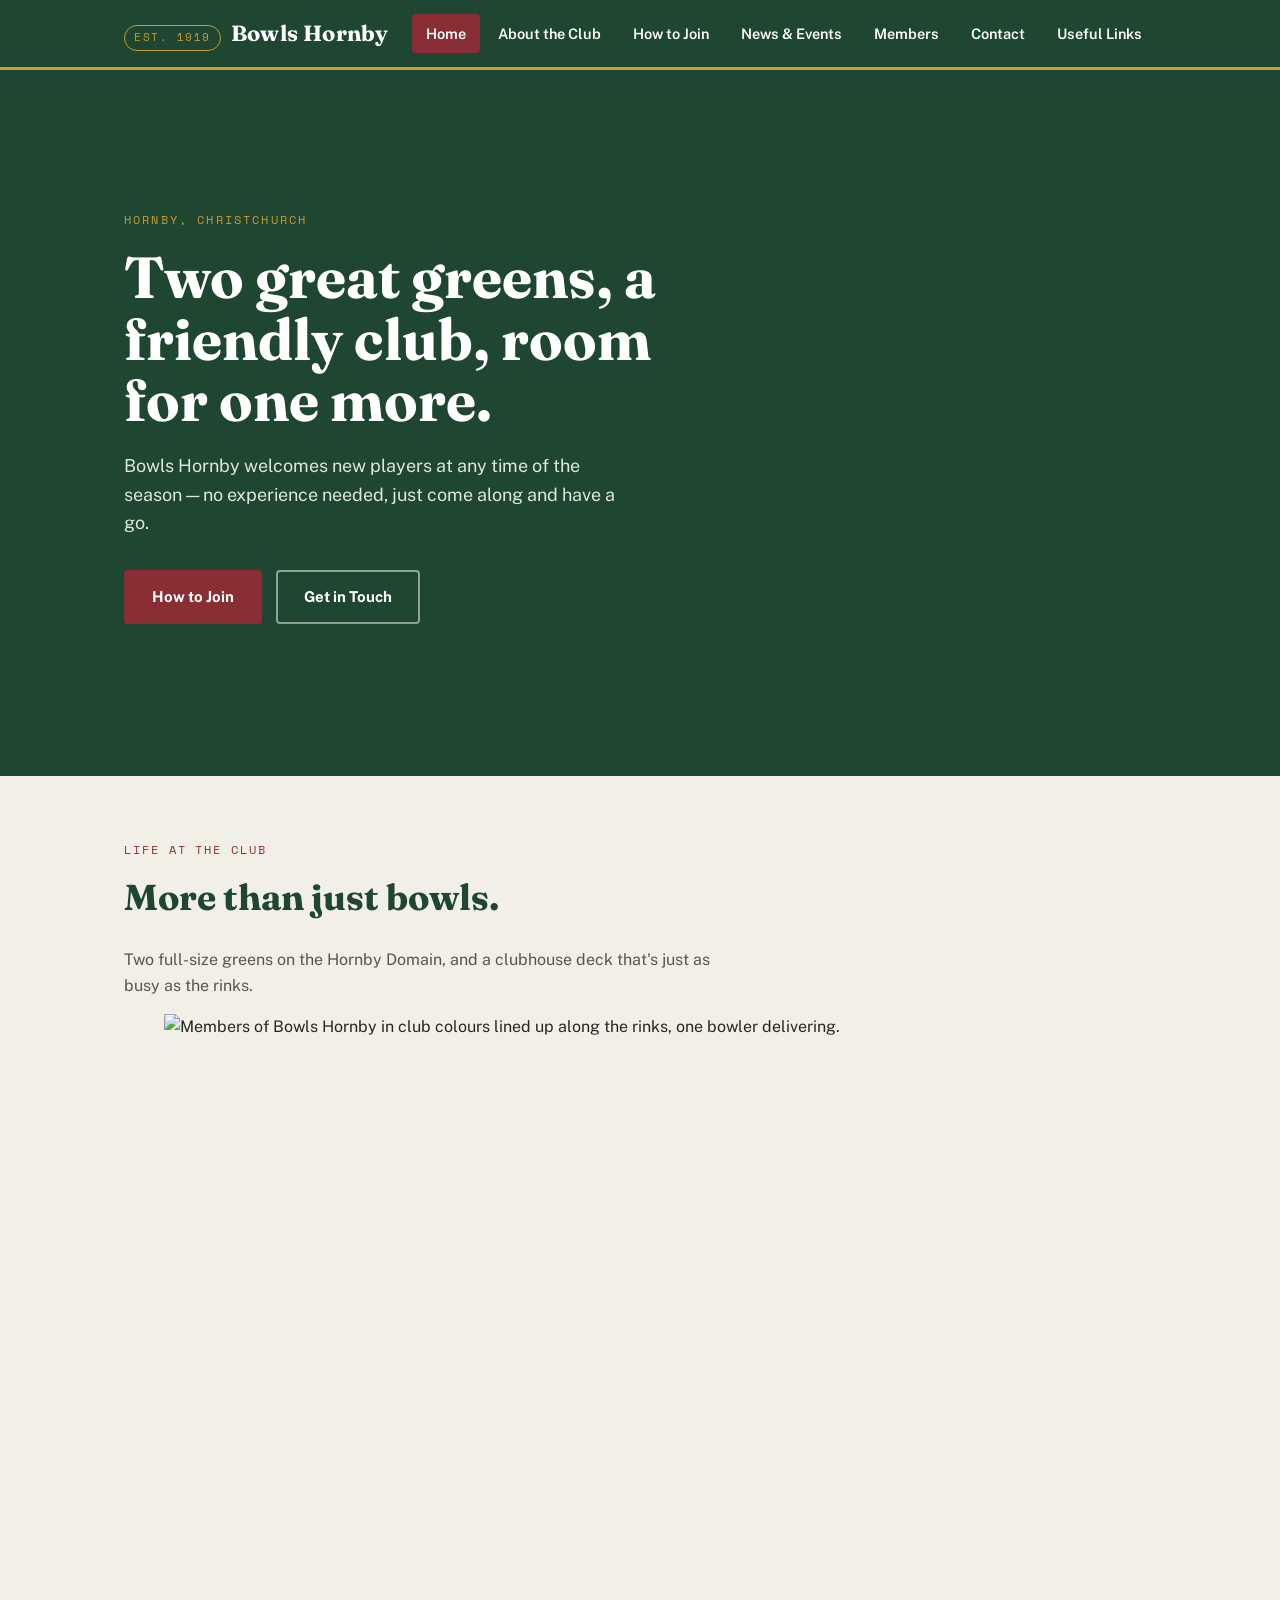
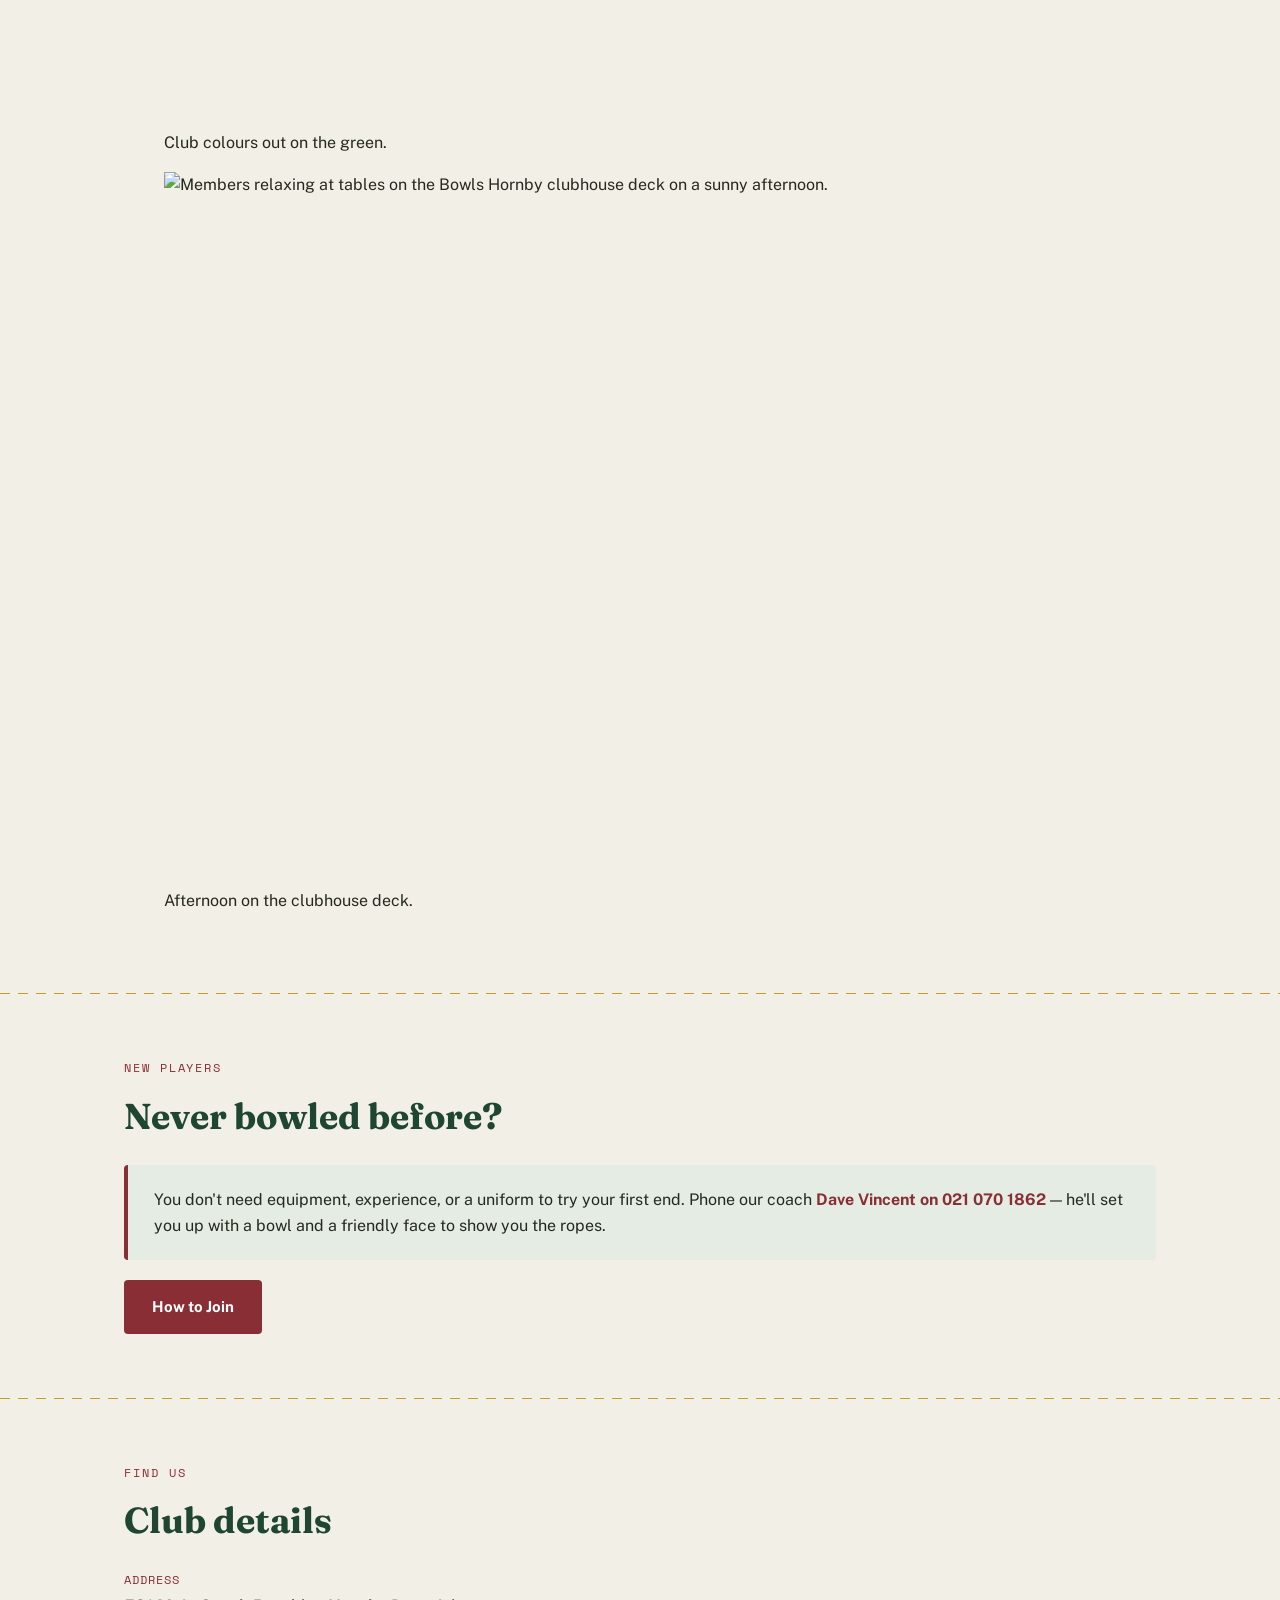
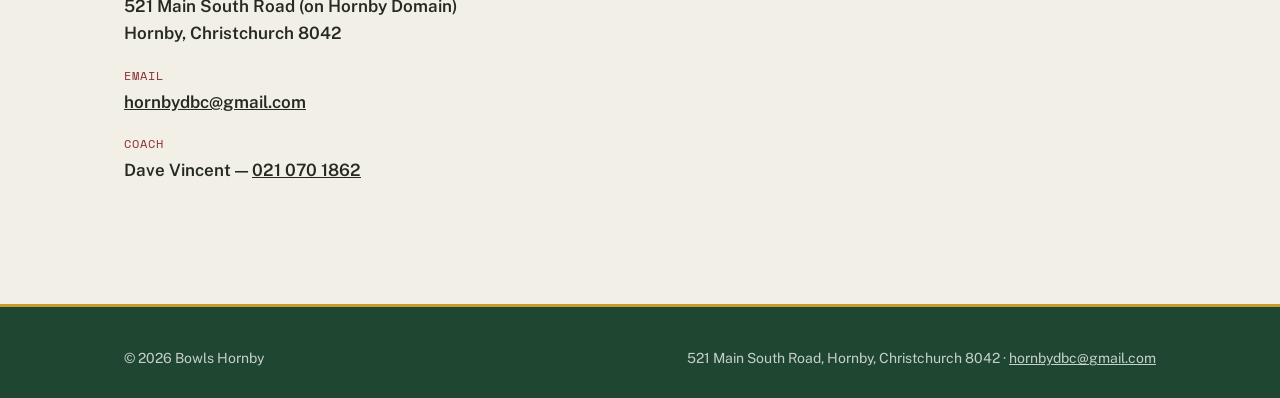
==== index.html @ 5a20cd37 "Add files via upload" ====
<!DOCTYPE html>
<html lang="en">
<head>
<meta charset="UTF-8">
<meta name="viewport" content="width=device-width, initial-scale=1.0">
<title>Bowls Hornby | Lawn Bowls Club, Christchurch</title>
<meta name="description" content="Bowls Hornby is a friendly lawn bowls club in Hornby, Christchurch. New players welcome any time of the season.">
<link rel="stylesheet" href="styles.css">
</head>
<body>

<header class="site-header">
  <div class="wrap">
    <a class="brand" href="index.html">
      <span class="brand-mark">EST. 1919</span>
      <span class="brand-name">Bowls Hornby</span>
    </a>
    <nav class="main-nav" aria-label="Main">
      <a href="index.html" class="active">Home</a>
      <a href="about.html">About the Club</a>
      <a href="join.html">How to Join</a>
      <a href="news.html">News &amp; Events</a>
      <a href="members.html">Members</a>
      <a href="contact.html">Contact</a>
      <a href="links.html">Useful Links</a>
    </nav>
  </div>
</header>

<section class="hero rink-lines">
  <div class="wrap hero-inner">
    <span class="eyebrow">Hornby, Christchurch</span>
    <h1>Two great greens, a friendly club, room for one more.</h1>
    <p class="lede">Bowls Hornby welcomes new players at any time of the season — no experience needed, just come along and have a go.</p>
    <div class="btn-row">
      <a class="btn btn-primary" href="join.html">How to Join</a>
      <a class="btn btn-ghost" href="contact.html">Get in Touch</a>
    </div>
  </div>
</section>

<section>
  <div class="wrap">
    <span class="section-label">Life at the Club</span>
    <h2>More than just bowls.</h2>
    <p style="max-width: 62ch;">Two full-size greens on the Hornby Domain, and a clubhouse deck that's just as busy as the rinks.</p>

    <figure class="club-photo">
      <img src="images/club-green.jpg" alt="Members of Bowls Hornby in club colours lined up along the rinks, one bowler delivering." loading="lazy" width="1600" height="716">
      <figcaption>Club colours out on the green.</figcaption>
    </figure>

    <figure class="club-photo">
      <img src="images/club-deck.jpg" alt="Members relaxing at tables on the Bowls Hornby clubhouse deck on a sunny afternoon." loading="lazy" width="1600" height="716">
      <figcaption>Afternoon on the clubhouse deck.</figcaption>
    </figure>
  </div>
</section>

<hr class="divider">

<section>
  <div class="wrap">
    <span class="section-label">New Players</span>
    <h2>Never bowled before?</h2>
    <div class="callout">
      <p>You don't need equipment, experience, or a uniform to try your first end. Phone our coach <strong>Dave Vincent on 021 070 1862</strong> — he'll set you up with a bowl and a friendly face to show you the ropes.</p>
    </div>
    <a class="btn btn-primary" style="margin-top: 20px;" href="join.html">How to Join</a>
  </div>
</section>

<hr class="divider">

<section>
  <div class="wrap">
    <span class="section-label">Find Us</span>
    <h2>Club details</h2>
    <dl class="info-list">
      <dt>Address</dt>
      <dd>521 Main South Road (on Hornby Domain)<br>Hornby, Christchurch 8042</dd>
      <dt>Email</dt>
      <dd><a href="mailto:hornbydbc@gmail.com">hornbydbc@gmail.com</a></dd>
      <dt>Coach</dt>
      <dd>Dave Vincent — <a href="tel:+64210701862">021 070 1862</a></dd>
    </dl>
  </div>
</section>

<footer class="site-footer">
  <div class="wrap">
    <span>&copy; 2026 Bowls Hornby</span>
    <span>521 Main South Road, Hornby, Christchurch 8042 &middot; <a href="mailto:hornbydbc@gmail.com">hornbydbc@gmail.com</a></span>
  </div>
</footer>

</body>
</html>
---- styles.css ----
/* ===========================================================
   Bowls Hornby — shared styles
   Palette: deep turf green, clubhouse maroon, brass gold, parchment
   =========================================================== */

@import url('https://fonts.googleapis.com/css2?family=Fraunces:opsz,wght@9..144,400;9..144,600;9..144,700&family=Public+Sans:wght@400;500;600;700&family=Space+Mono:wght@400;700&display=swap');

:root {
  --green-deep: #1E4630;
  --green-mid: #3F6B4A;
  --green-pale: #E4ECE3;
  --parchment: #F2EFE6;
  --maroon: #8A2E35;
  --maroon-dark: #6E232A;
  --gold: #C99A2E;
  --ink: #26291F;
  --ink-soft: #55574B;
  --white: #FFFFFF;

  --font-display: 'Fraunces', Georgia, serif;
  --font-body: 'Public Sans', -apple-system, sans-serif;
  --font-mono: 'Space Mono', monospace;

  --radius: 4px;
  --max-width: 1080px;
}

* { box-sizing: border-box; }

html { scroll-behavior: smooth; }

@media (prefers-reduced-motion: reduce) {
  html { scroll-behavior: auto; }
  * { animation: none !important; transition: none !important; }
}

body {
  margin: 0;
  font-family: var(--font-body);
  background: var(--parchment);
  color: var(--ink);
  line-height: 1.6;
}

a { color: inherit; }

img { max-width: 100%; display: block; }

.wrap {
  max-width: var(--max-width);
  margin: 0 auto;
  padding: 0 24px;
}

/* ---------- Rink lines: signature motif ---------- */
.rink-lines {
  background-image: repeating-linear-gradient(
    to bottom,
    rgba(201, 154, 46, 0.35) 0px,
    rgba(201, 154, 46, 0.35) 1px,
    transparent 1px,
    transparent 64px
  );
}

.divider {
  height: 1px;
  background: repeating-linear-gradient(
    to right,
    var(--gold) 0px, var(--gold) 10px,
    transparent 10px, transparent 18px
  );
  border: none;
  margin: 0;
}

/* ---------- Header / Nav ---------- */
.site-header {
  background: var(--green-deep);
  color: var(--white);
  position: sticky;
  top: 0;
  z-index: 50;
  border-bottom: 3px solid var(--gold);
}

.site-header .wrap {
  display: flex;
  align-items: center;
  justify-content: space-between;
  padding-top: 14px;
  padding-bottom: 14px;
  flex-wrap: wrap;
  gap: 12px;
}

.brand {
  display: flex;
  align-items: baseline;
  gap: 10px;
  text-decoration: none;
  color: var(--white);
}

.brand-mark {
  font-family: var(--font-mono);
  font-size: 11px;
  letter-spacing: 0.14em;
  color: var(--gold);
  border: 1px solid var(--gold);
  border-radius: 999px;
  padding: 3px 9px;
}

.brand-name {
  font-family: var(--font-display);
  font-weight: 700;
  font-size: 22px;
  letter-spacing: 0.01em;
}

nav.main-nav {
  display: flex;
  gap: 4px;
  flex-wrap: wrap;
}

nav.main-nav a {
  text-decoration: none;
  color: var(--white);
  font-size: 14.5px;
  font-weight: 600;
  padding: 8px 14px;
  border-radius: var(--radius);
  transition: background 0.15s ease;
}

nav.main-nav a:hover,
nav.main-nav a:focus-visible {
  background: rgba(255,255,255,0.12);
  outline: none;
}

nav.main-nav a.active {
  background: var(--maroon);
}

a:focus-visible, button:focus-visible {
  outline: 2px solid var(--gold);
  outline-offset: 2px;
}

/* ---------- Hero ---------- */
.hero {
  background: var(--green-deep);
  color: var(--white);
  position: relative;
  overflow: hidden;
}

.hero-inner {
  padding: 72px 24px 88px;
  position: relative;
  z-index: 2;
}

.eyebrow {
  font-family: var(--font-mono);
  font-size: 12px;
  letter-spacing: 0.18em;
  text-transform: uppercase;
  color: var(--gold);
  margin-bottom: 18px;
  display: inline-block;
}

.hero h1 {
  font-family: var(--font-display);
  font-size: clamp(34px, 5.5vw, 58px);
  line-height: 1.06;
  font-weight: 700;
  max-width: 14ch;
  margin: 0 0 20px;
}

.hero p.lede {
  font-size: 18px;
  max-width: 46ch;
  color: rgba(255,255,255,0.86);
  margin: 0 0 32px;
}

/* ---------- Buttons ---------- */
.btn {
  display: inline-block;
  font-family: var(--font-body);
  font-weight: 700;
  font-size: 15px;
  text-decoration: none;
  padding: 13px 26px;
  border-radius: var(--radius);
  border: 2px solid transparent;
  cursor: pointer;
  transition: transform 0.12s ease, background 0.15s ease;
}

.btn-primary {
  background: var(--maroon);
  color: var(--white);
}
.btn-primary:hover { background: var(--maroon-dark); }

.btn-ghost {
  background: transparent;
  color: var(--white);
  border-color: rgba(255,255,255,0.5);
}
.btn-ghost:hover { border-color: var(--white); }

.btn-row { display: flex; gap: 14px; flex-wrap: wrap; }

/* ---------- Sections ---------- */
section { padding: 64px 0; }

.section-label {
  font-family: var(--font-mono);
  font-size: 12px;
  letter-spacing: 0.16em;
  text-transform: uppercase;
  color: var(--maroon);
  margin-bottom: 10px;
  display: block;
}

h2 {
  font-family: var(--font-display);
  font-size: clamp(26px, 3.4vw, 36px);
  font-weight: 700;
  margin: 0 0 20px;
  color: var(--green-deep);
}

h3 {
  font-family: var(--font-display);
  font-size: 21px;
  font-weight: 600;
  color: var(--green-deep);
  margin: 0 0 10px;
}

p { color: var(--ink-soft); margin: 0 0 16px; }

/* ---------- Cards / grid ---------- */
.grid {
  display: grid;
  gap: 24px;
}
.grid-3 { grid-template-columns: repeat(3, 1fr); }
.grid-2 { grid-template-columns: repeat(2, 1fr); }

@media (max-width: 760px) {
  .grid-3, .grid-2 { grid-template-columns: 1fr; }
}

.card {
  background: var(--white);
  border: 1px solid rgba(0,0,0,0.08);
  border-top: 3px solid var(--gold);
  border-radius: var(--radius);
  padding: 26px;
}

.card p:last-child { margin-bottom: 0; }

/* ---------- Callout banner ---------- */
.callout {
  background: var(--green-pale);
  border-left: 4px solid var(--maroon);
  border-radius: var(--radius);
  padding: 22px 26px;
}
.callout p { color: var(--ink); margin: 0; }
.callout strong { color: var(--maroon); }

/* ---------- Placeholder image (no real photos yet) ---------- */
.placeholder-photo {
  aspect-ratio: 16 / 10;
  border-radius: var(--radius);
  background:
    repeating-linear-gradient(
      to right,
      var(--green-mid) 0px, var(--green-mid) 78px,
      #375f42 78px, #375f42 80px
    );
  position: relative;
  display: flex;
  align-items: center;
  justify-content: center;
  overflow: hidden;
  border: 1px solid rgba(0,0,0,0.08);
}
.placeholder-photo::after {
  content: attr(data-label);
  font-family: var(--font-mono);
  font-size: 12px;
  letter-spacing: 0.1em;
  text-transform: uppercase;
  color: rgba(255,255,255,0.92);
  background: rgba(30,70,48,0.55);
  padding: 8px 16px;
  border: 1px solid rgba(255,255,255,0.5);
  border-radius: 999px;
}

/* ---------- Info list (contact details, etc.) ---------- */
.info-list dt {
  font-family: var(--font-mono);
  font-size: 12px;
  letter-spacing: 0.08em;
  text-transform: uppercase;
  color: var(--maroon);
  margin-top: 18px;
}
.info-list dt:first-child { margin-top: 0; }
.info-list dd {
  margin: 4px 0 0;
  font-size: 17px;
  font-weight: 600;
  color: var(--ink);
}

/* ---------- Footer ---------- */
.site-footer {
  background: var(--green-deep);
  color: rgba(255,255,255,0.75);
  padding: 40px 0 28px;
  margin-top: 40px;
  border-top: 3px solid var(--gold);
}
.site-footer .wrap {
  display: flex;
  justify-content: space-between;
  flex-wrap: wrap;
  gap: 16px;
  font-size: 14px;
}
.site-footer a { text-decoration: underline; }

/* ---------- Draws / fixtures table ---------- */
.draws-table {
  width: 100%;
  border-collapse: collapse;
  background: var(--white);
  border: 1px solid rgba(0,0,0,0.08);
  border-radius: var(--radius);
  overflow: hidden;
}
.draws-table th, .draws-table td {
  text-align: left;
  padding: 12px 16px;
  font-size: 15px;
}
.draws-table th {
  background: var(--green-deep);
  color: var(--white);
  font-family: var(--font-mono);
  font-size: 11px;
  letter-spacing: 0.08em;
  text-transform: uppercase;
  font-weight: 400;
}
.draws-table tr:nth-child(even) td { background: var(--green-pale); }
.draws-table td { color: var(--ink); border-top: 1px solid rgba(0,0,0,0.06); }

/* ---------- Holding / placeholder panel (Members area) ---------- */
.holding-panel {
  background: var(--white);
  border: 1px dashed var(--gold);
  border-radius: var(--radius);
  padding: 40px 32px;
  text-align: center;
}
.holding-panel .eyebrow { color: var(--maroon); }
.holding-panel h2 { margin-bottom: 12px; }
.holding-panel p { max-width: 52ch; margin-left: auto; margin-right: auto; }

/* ---------- Form (Contact page) ---------- */
form.contact-form {
  display: grid;
  gap: 18px;
  max-width: 520px;
}
label {
  font-weight: 600;
  font-size: 14px;
  display: block;
  margin-bottom: 6px;
  color: var(--ink);
}
input, textarea {
  width: 100%;
  font-family: var(--font-body);
  font-size: 15px;
  padding: 11px 13px;
  border: 1px solid rgba(0,0,0,0.2);
  border-radius: var(--radius);
  background: var(--white);
  color: var(--ink);
}
input:focus, textarea:focus {
  outline: 2px solid var(--gold);
  outline-offset: 1px;
  border-color: var(--gold);
}
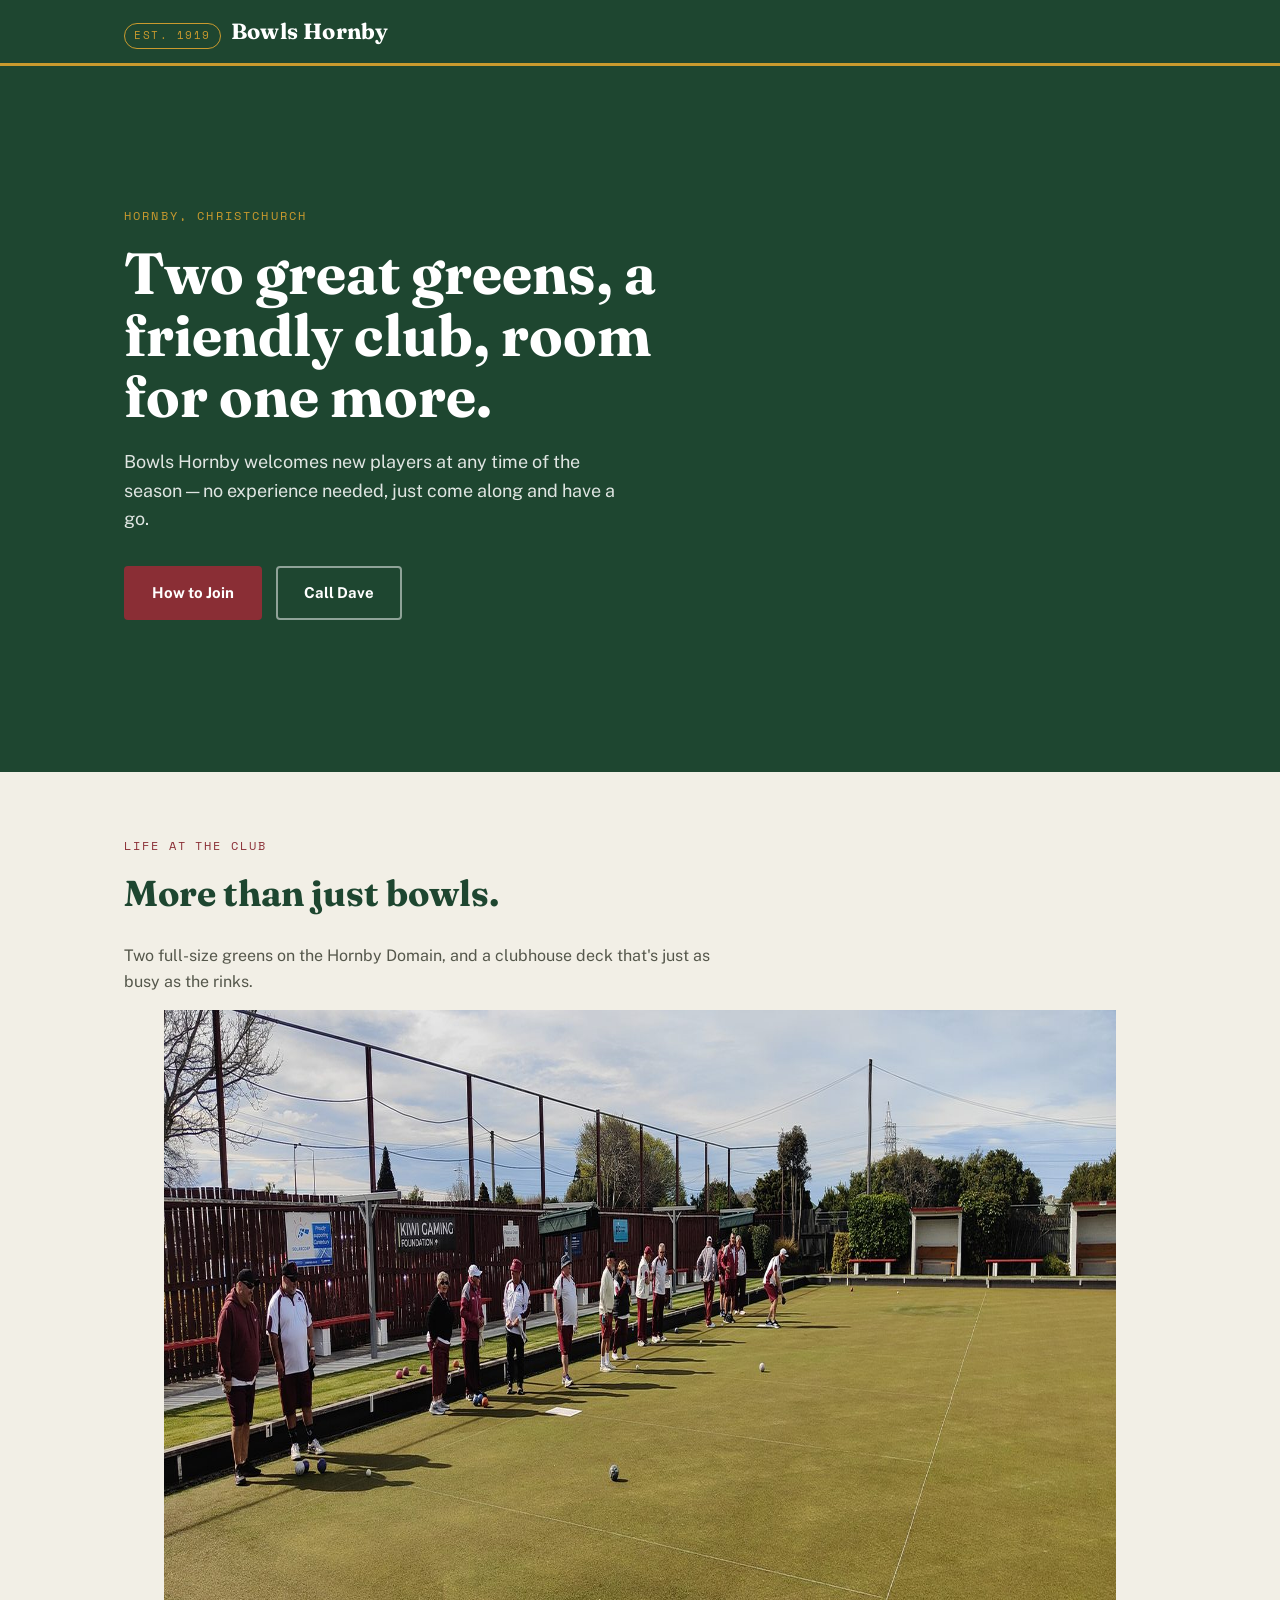
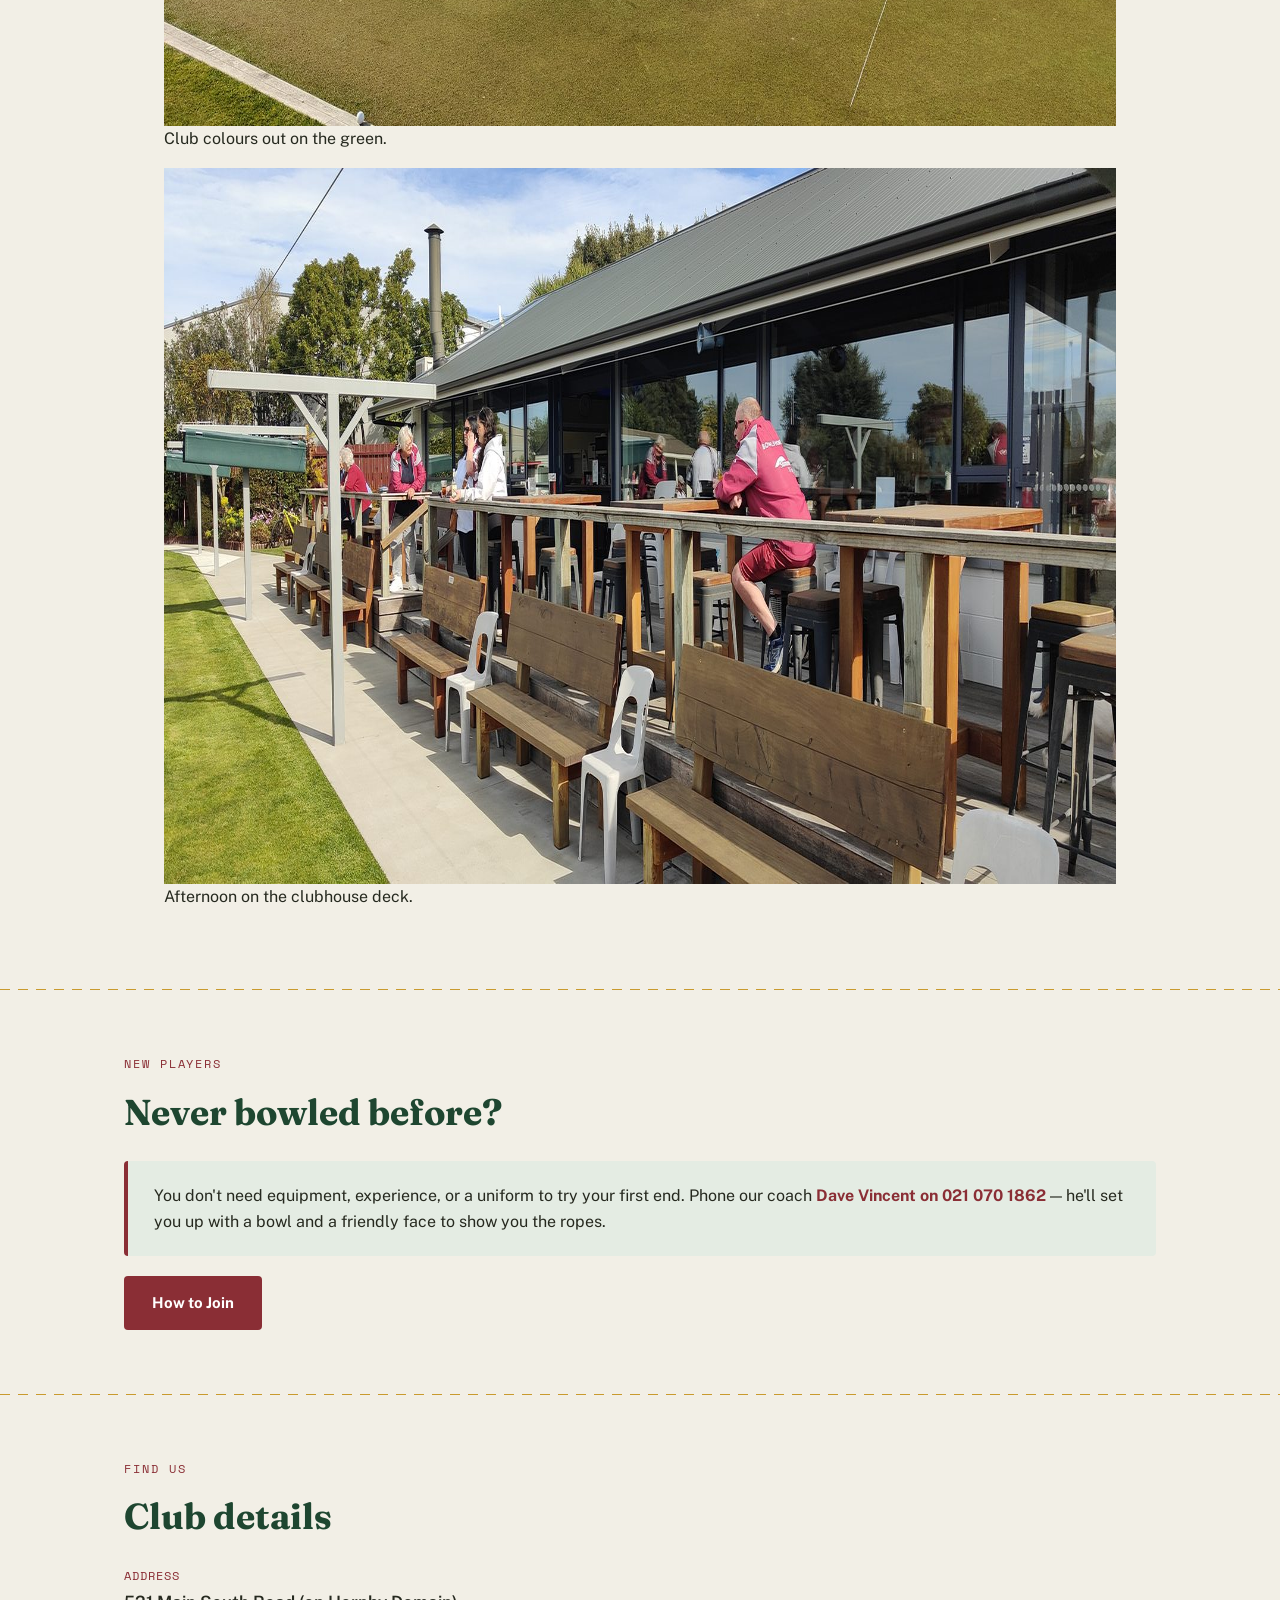
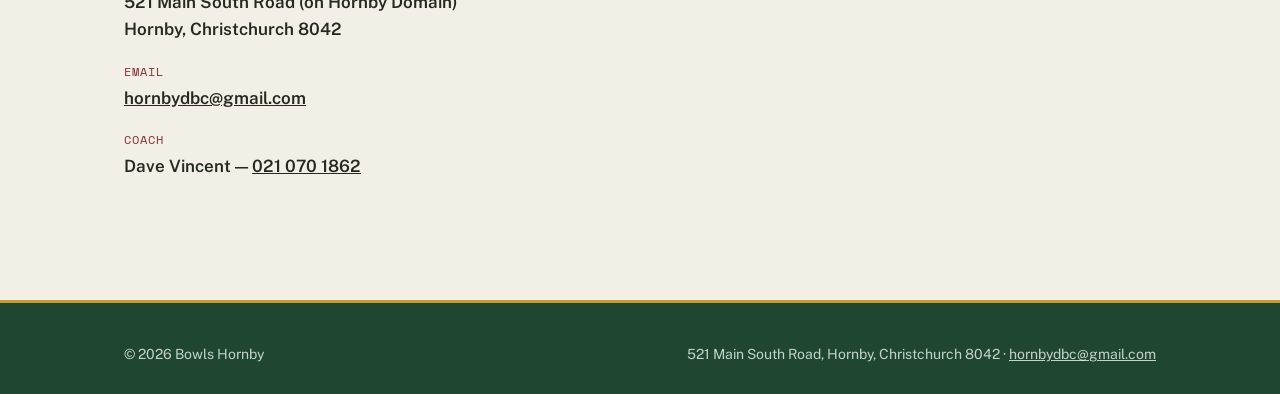
==== commit 48367f9e: "Add files via upload" ====
--- a/index.html
+++ b/index.html
@@ -15,15 +15,6 @@
       <span class="brand-mark">EST. 1919</span>
       <span class="brand-name">Bowls Hornby</span>
     </a>
-    <nav class="main-nav" aria-label="Main">
-      <a href="index.html" class="active">Home</a>
-      <a href="about.html">About the Club</a>
-      <a href="join.html">How to Join</a>
-      <a href="news.html">News &amp; Events</a>
-      <a href="members.html">Members</a>
-      <a href="contact.html">Contact</a>
-      <a href="links.html">Useful Links</a>
-    </nav>
   </div>
 </header>
 
@@ -34,7 +25,7 @@
     <p class="lede">Bowls Hornby welcomes new players at any time of the season — no experience needed, just come along and have a go.</p>
     <div class="btn-row">
       <a class="btn btn-primary" href="join.html">How to Join</a>
-      <a class="btn btn-ghost" href="contact.html">Get in Touch</a>
+      <a class="btn btn-ghost" href="tel:+64210701862">Call Dave</a>
     </div>
   </div>
 </section>
@@ -46,12 +37,12 @@
     <p style="max-width: 62ch;">Two full-size greens on the Hornby Domain, and a clubhouse deck that's just as busy as the rinks.</p>
 
     <figure class="club-photo">
-      <img src="images/club-green.jpg" alt="Members of Bowls Hornby in club colours lined up along the rinks, one bowler delivering." loading="lazy" width="1600" height="716">
+      <img src="club-green.jpg" alt="Members of Bowls Hornby in club colours lined up along the rinks, one bowler delivering." loading="lazy" width="1600" height="716">
       <figcaption>Club colours out on the green.</figcaption>
     </figure>
 
     <figure class="club-photo">
-      <img src="images/club-deck.jpg" alt="Members relaxing at tables on the Bowls Hornby clubhouse deck on a sunny afternoon." loading="lazy" width="1600" height="716">
+      <img src="club-deck.jpg" alt="Members relaxing at tables on the Bowls Hornby clubhouse deck on a sunny afternoon." loading="lazy" width="1600" height="716">
       <figcaption>Afternoon on the clubhouse deck.</figcaption>
     </figure>
   </div>
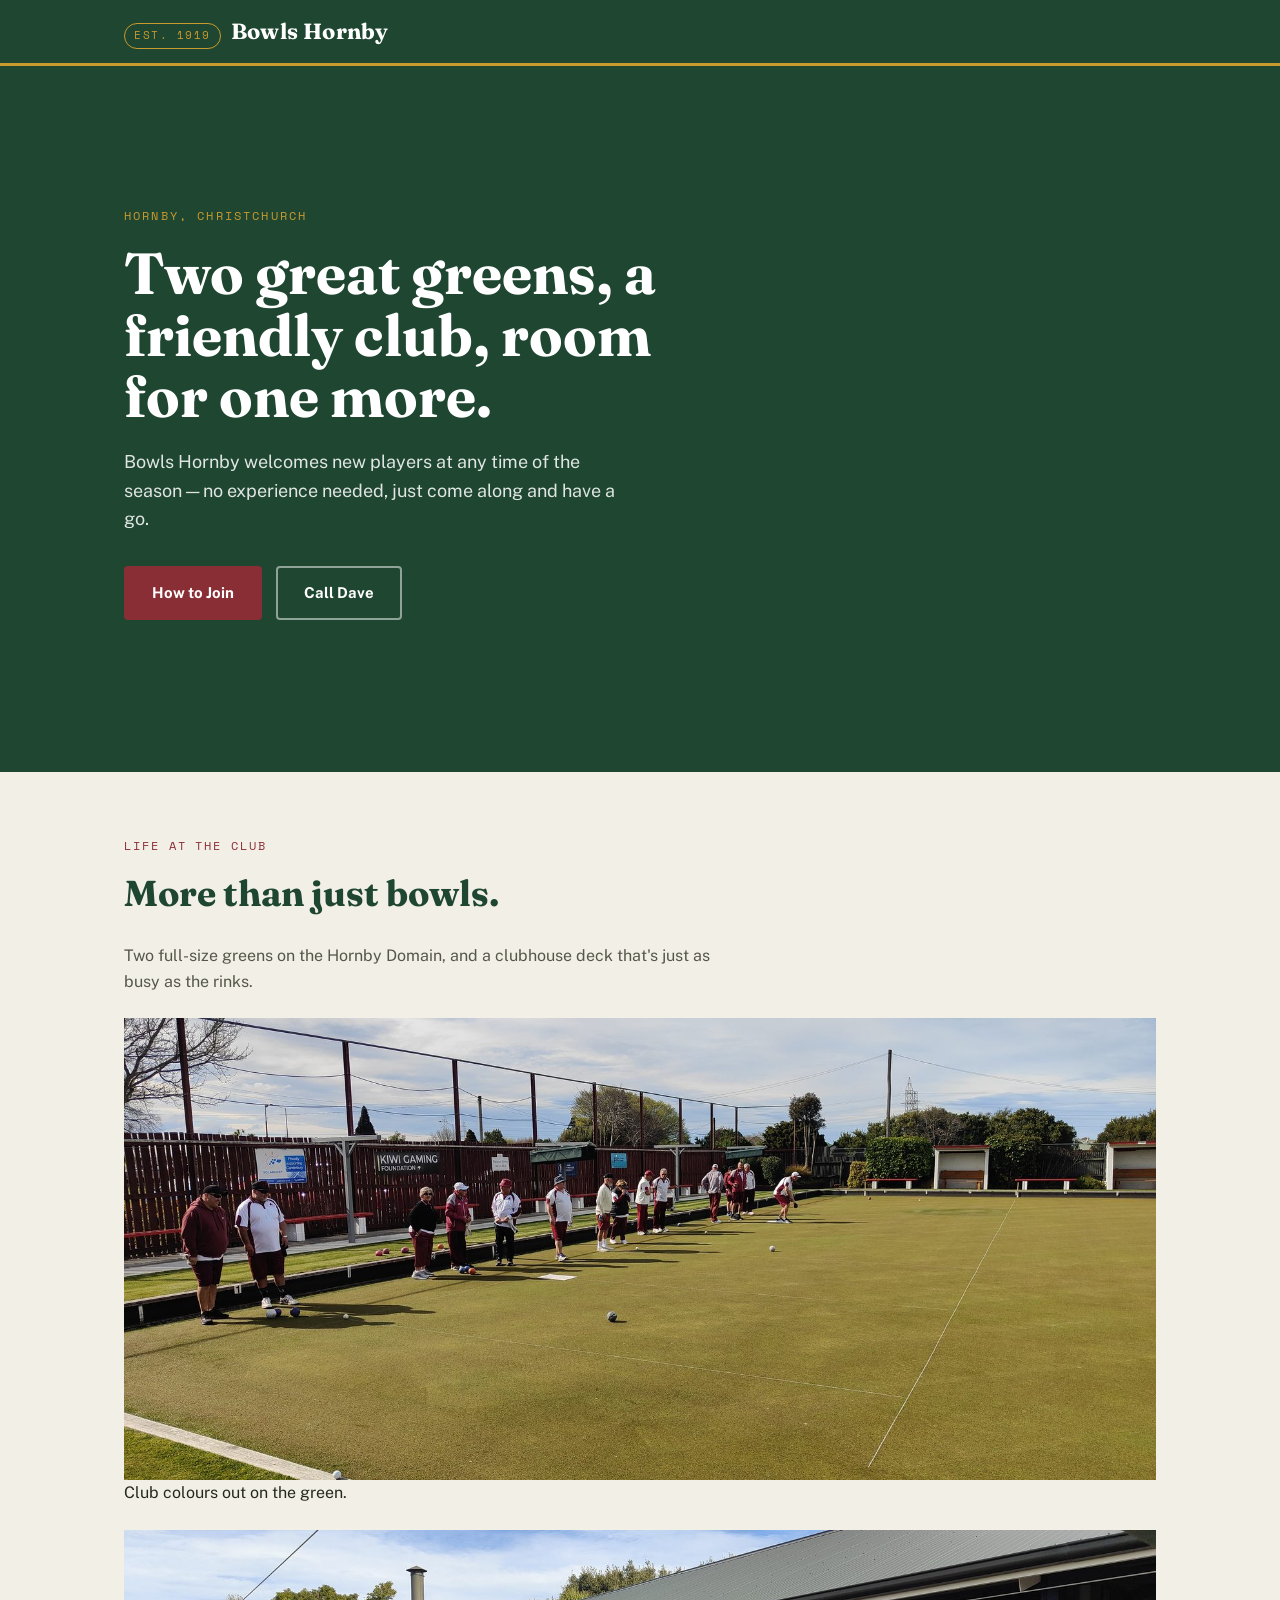
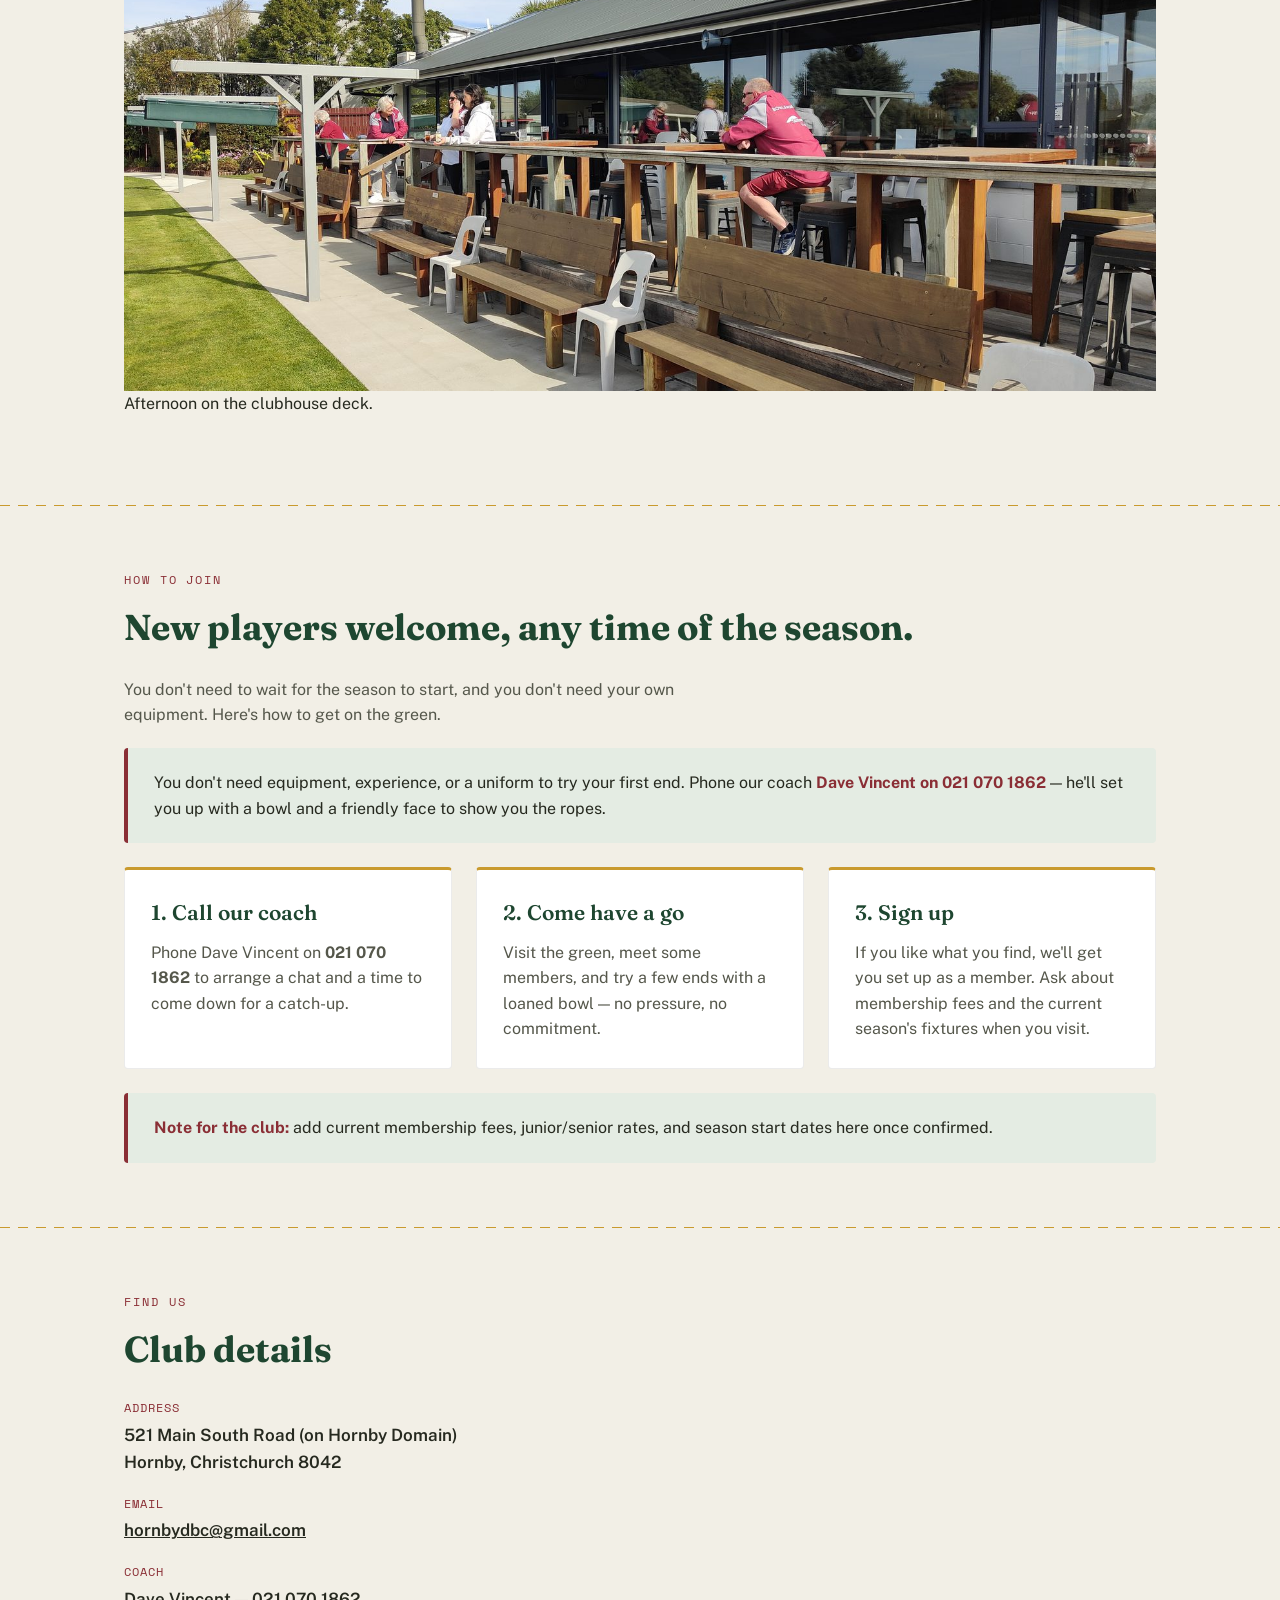
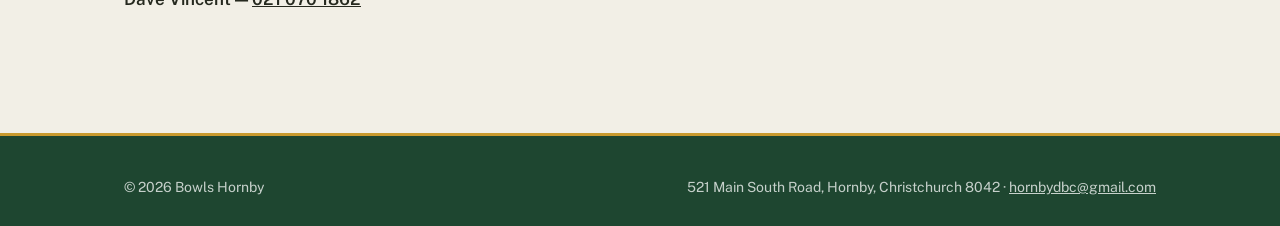
==== commit 723c1d54: "Merge How to Join into the homepage as a single-page site Drop the "Ready When You Are" block and it" ====
--- a/index.html
+++ b/index.html
@@ -24,7 +24,7 @@
     <h1>Two great greens, a friendly club, room for one more.</h1>
     <p class="lede">Bowls Hornby welcomes new players at any time of the season — no experience needed, just come along and have a go.</p>
     <div class="btn-row">
-      <a class="btn btn-primary" href="join.html">How to Join</a>
+      <a class="btn btn-primary" href="#join">How to Join</a>
       <a class="btn btn-ghost" href="tel:+64210701862">Call Dave</a>
     </div>
   </div>
@@ -50,14 +50,34 @@
 
 <hr class="divider">
 
-<section>
+<section id="join">
   <div class="wrap">
-    <span class="section-label">New Players</span>
-    <h2>Never bowled before?</h2>
-    <div class="callout">
+    <span class="section-label">How to Join</span>
+    <h2>New players welcome, any time of the season.</h2>
+    <p style="max-width: 62ch;">You don't need to wait for the season to start, and you don't need your own equipment. Here's how to get on the green.</p>
+
+    <div class="callout" style="margin-top: 20px;">
       <p>You don't need equipment, experience, or a uniform to try your first end. Phone our coach <strong>Dave Vincent on 021 070 1862</strong> — he'll set you up with a bowl and a friendly face to show you the ropes.</p>
     </div>
-    <a class="btn btn-primary" style="margin-top: 20px;" href="join.html">How to Join</a>
+
+    <div class="grid grid-3" style="margin-top: 24px;">
+      <div class="card">
+        <h3>1. Call our coach</h3>
+        <p>Phone Dave Vincent on <strong>021 070 1862</strong> to arrange a chat and a time to come down for a catch-up.</p>
+      </div>
+      <div class="card">
+        <h3>2. Come have a go</h3>
+        <p>Visit the green, meet some members, and try a few ends with a loaned bowl — no pressure, no commitment.</p>
+      </div>
+      <div class="card">
+        <h3>3. Sign up</h3>
+        <p>If you like what you find, we'll get you set up as a member. Ask about membership fees and the current season's fixtures when you visit.</p>
+      </div>
+    </div>
+
+    <div class="callout" style="margin-top: 24px;">
+      <p><strong>Note for the club:</strong> add current membership fees, junior/senior rates, and season start dates here once confirmed.</p>
+    </div>
   </div>
 </section>
 
--- a/styles.css
+++ b/styles.css
@@ -44,7 +44,10 @@
 
 a { color: inherit; }
 
-img { max-width: 100%; display: block; }
+img { max-width: 100%; height: auto; display: block; }
+
+/* ---------- Club photos ---------- */
+.club-photo { margin: 24px 0; }
 
 .wrap {
   max-width: var(--max-width);
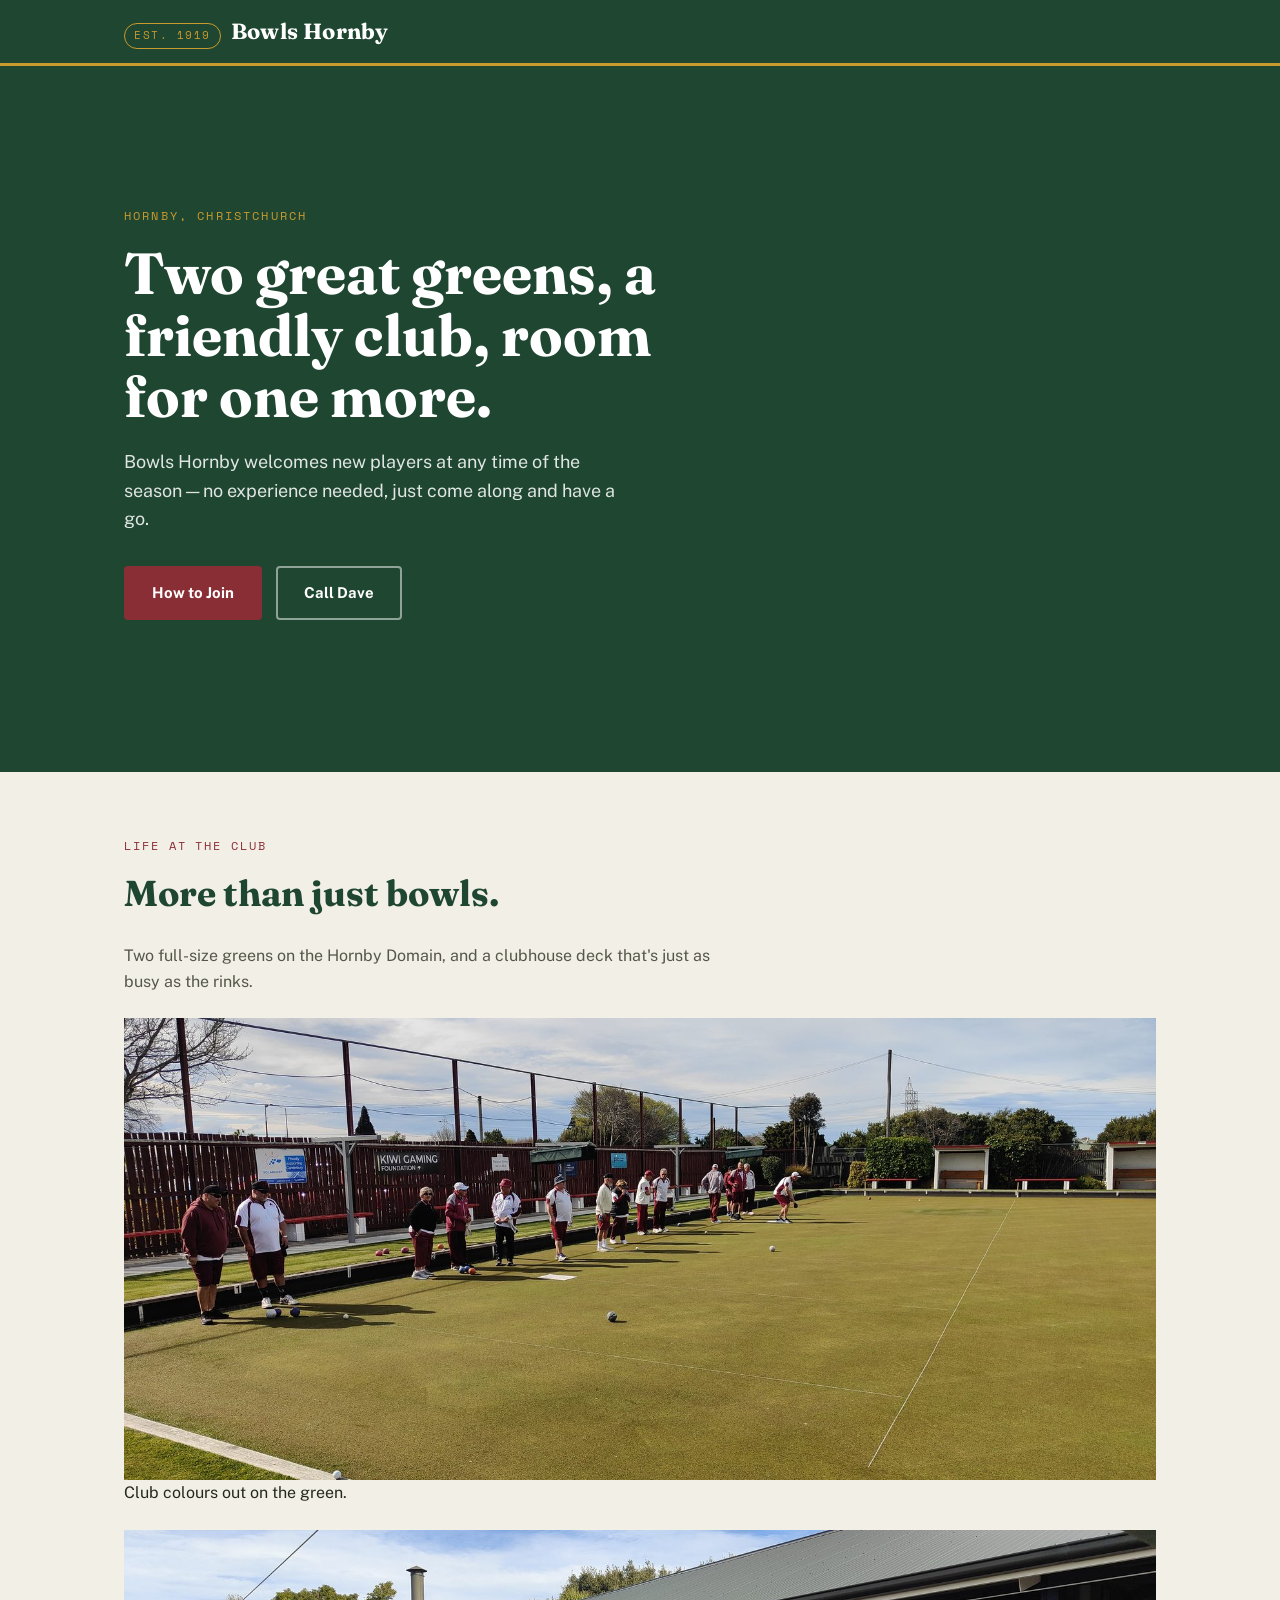
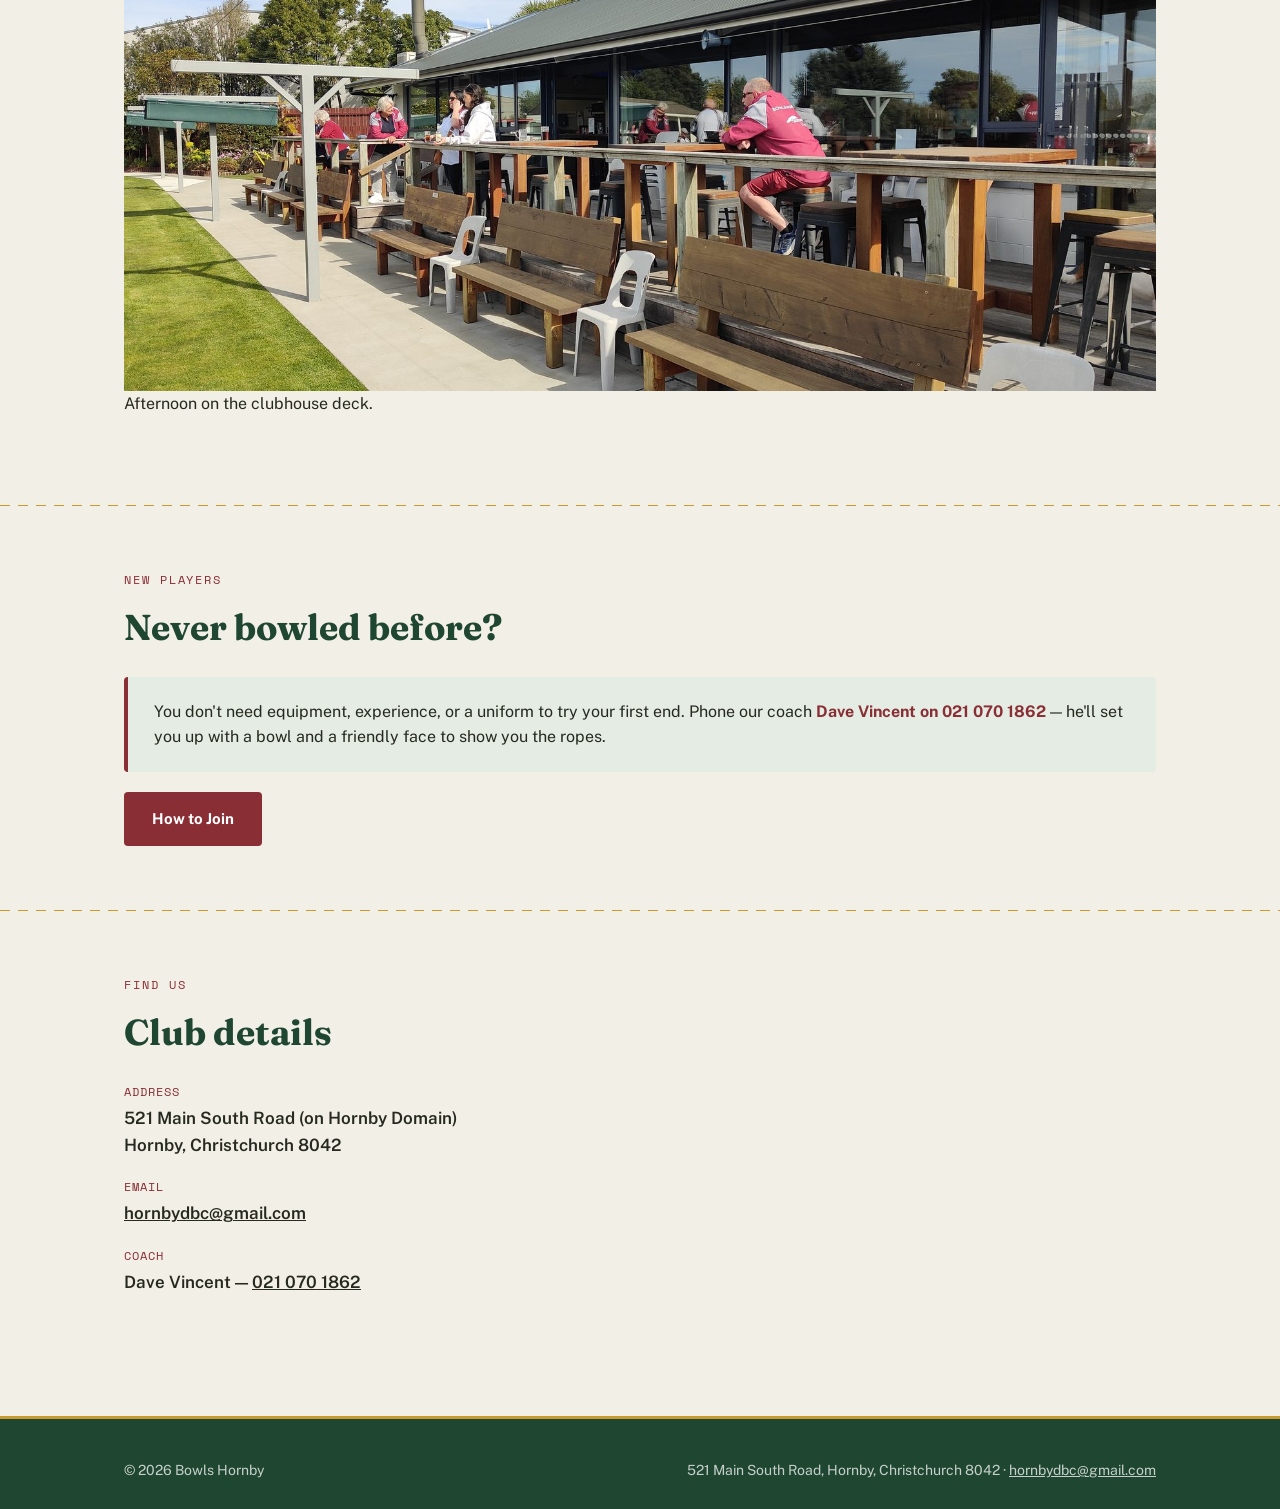
==== commit 16ed5660: "Split How to Join back out into its own page Undo the single-page merge: restore join.html and point" ====
--- a/index.html
+++ b/index.html
@@ -24,7 +24,7 @@
     <h1>Two great greens, a friendly club, room for one more.</h1>
     <p class="lede">Bowls Hornby welcomes new players at any time of the season — no experience needed, just come along and have a go.</p>
     <div class="btn-row">
-      <a class="btn btn-primary" href="#join">How to Join</a>
+      <a class="btn btn-primary" href="join.html">How to Join</a>
       <a class="btn btn-ghost" href="tel:+64210701862">Call Dave</a>
     </div>
   </div>
@@ -50,34 +50,14 @@
 
 <hr class="divider">
 
-<section id="join">
+<section>
   <div class="wrap">
-    <span class="section-label">How to Join</span>
-    <h2>New players welcome, any time of the season.</h2>
-    <p style="max-width: 62ch;">You don't need to wait for the season to start, and you don't need your own equipment. Here's how to get on the green.</p>
-
-    <div class="callout" style="margin-top: 20px;">
+    <span class="section-label">New Players</span>
+    <h2>Never bowled before?</h2>
+    <div class="callout">
       <p>You don't need equipment, experience, or a uniform to try your first end. Phone our coach <strong>Dave Vincent on 021 070 1862</strong> — he'll set you up with a bowl and a friendly face to show you the ropes.</p>
     </div>
-
-    <div class="grid grid-3" style="margin-top: 24px;">
-      <div class="card">
-        <h3>1. Call our coach</h3>
-        <p>Phone Dave Vincent on <strong>021 070 1862</strong> to arrange a chat and a time to come down for a catch-up.</p>
-      </div>
-      <div class="card">
-        <h3>2. Come have a go</h3>
-        <p>Visit the green, meet some members, and try a few ends with a loaned bowl — no pressure, no commitment.</p>
-      </div>
-      <div class="card">
-        <h3>3. Sign up</h3>
-        <p>If you like what you find, we'll get you set up as a member. Ask about membership fees and the current season's fixtures when you visit.</p>
-      </div>
-    </div>
-
-    <div class="callout" style="margin-top: 24px;">
-      <p><strong>Note for the club:</strong> add current membership fees, junior/senior rates, and season start dates here once confirmed.</p>
-    </div>
+    <a class="btn btn-primary" style="margin-top: 20px;" href="join.html">How to Join</a>
   </div>
 </section>
 
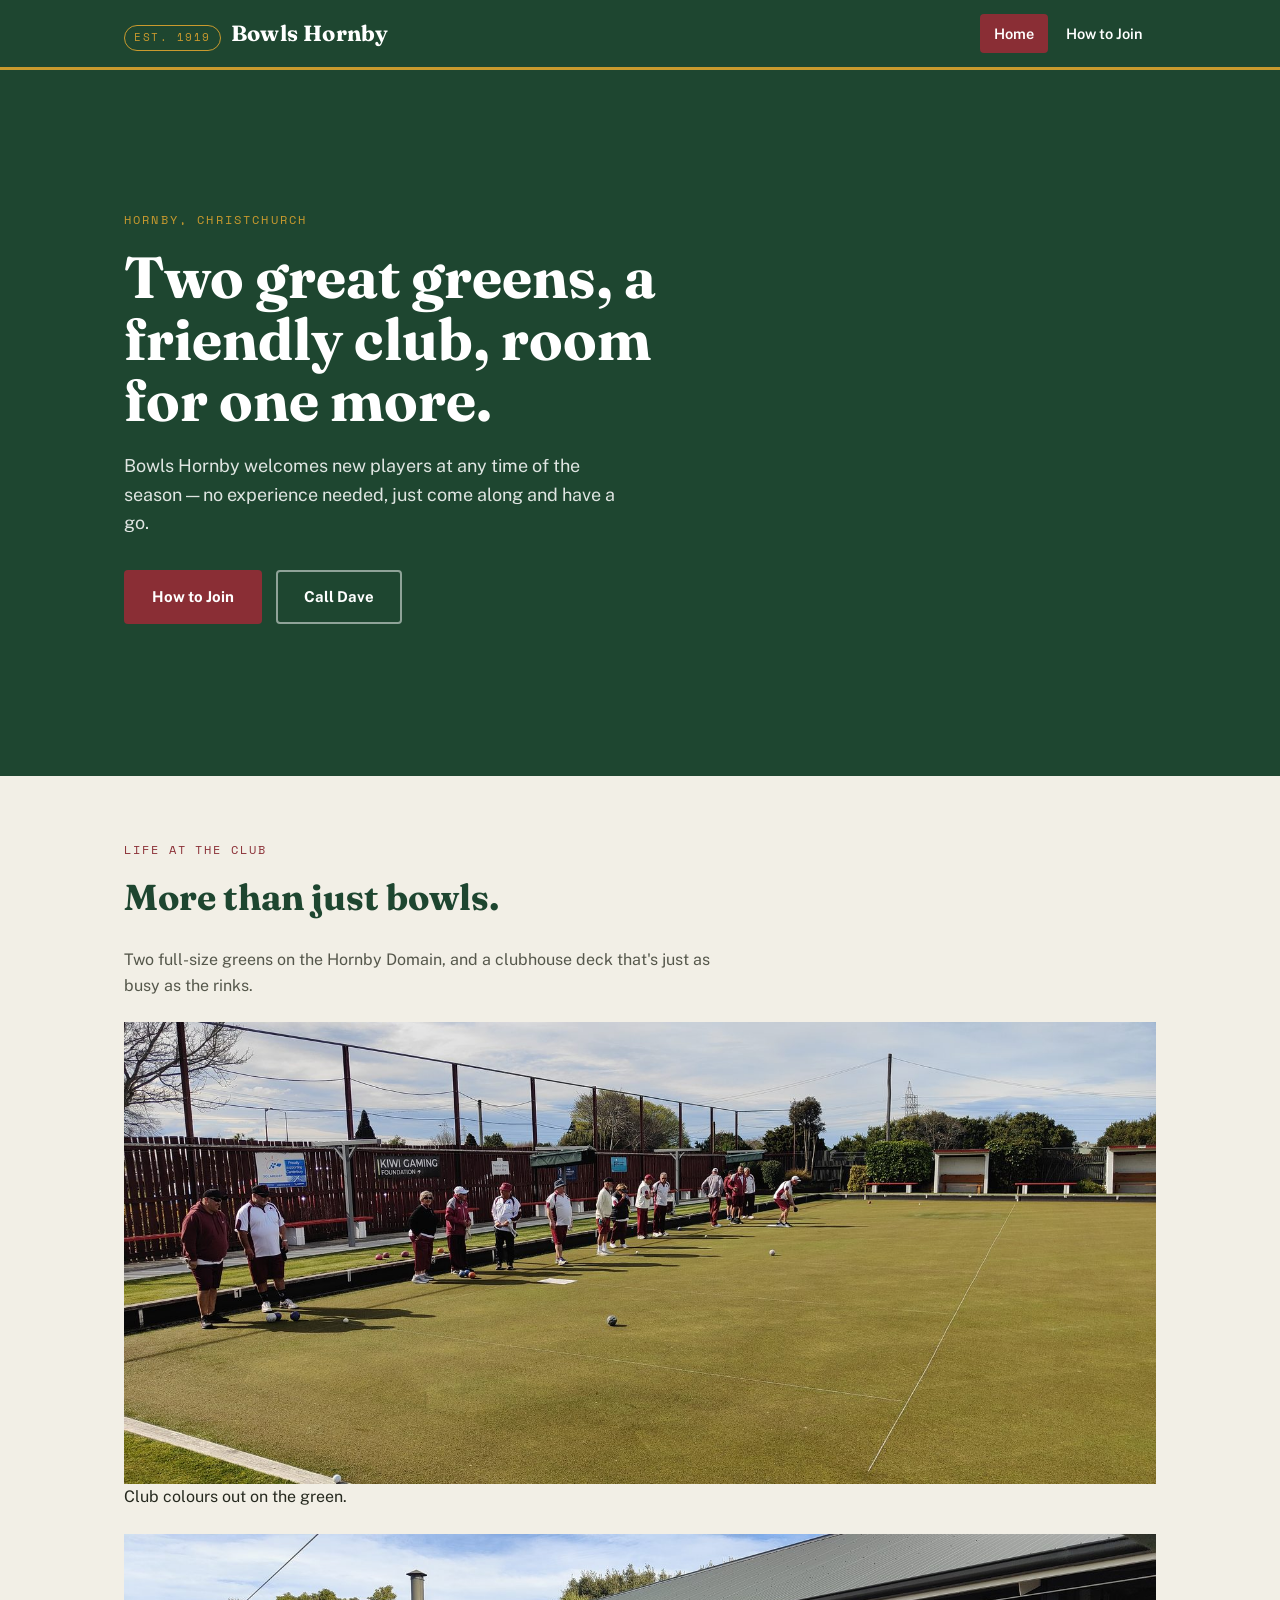
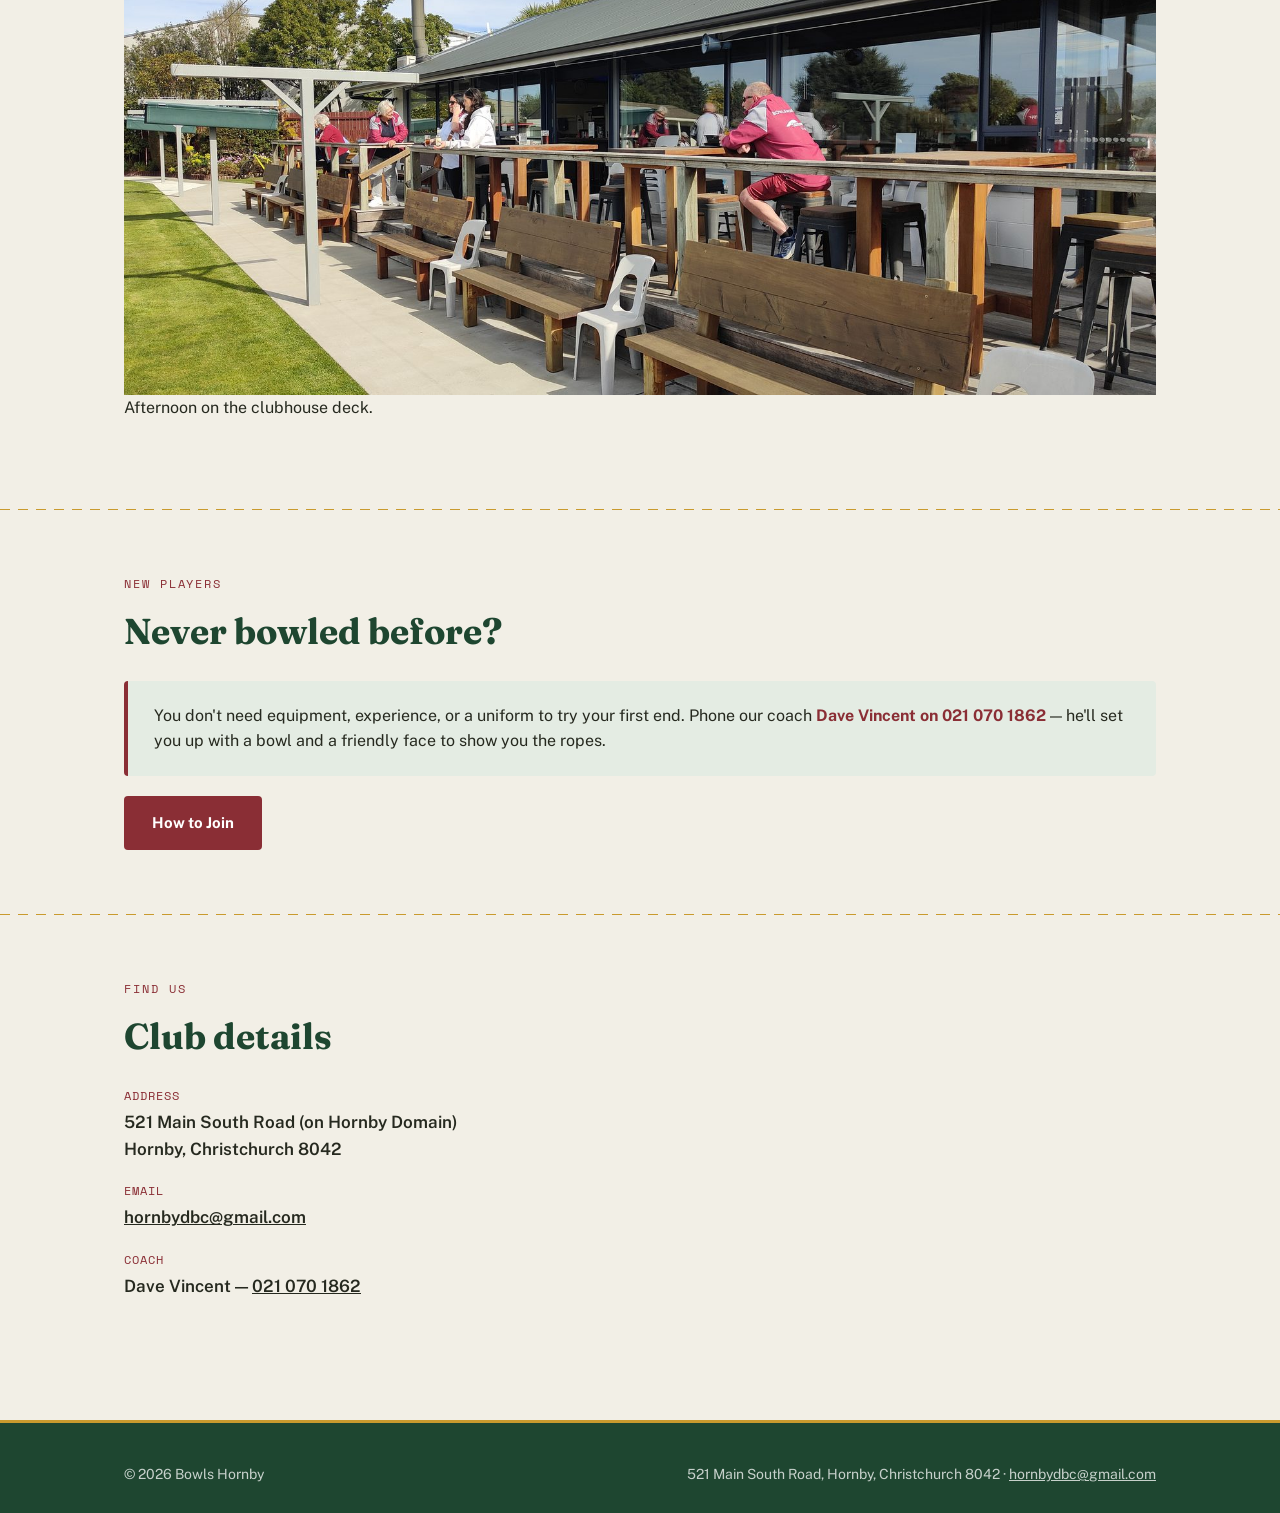
==== commit 9bbbc390: "Give both pages the same nav: Home and How to Join The homepage had no nav and join.html had only a " ====
--- a/index.html
+++ b/index.html
@@ -15,6 +15,10 @@
       <span class="brand-mark">EST. 1919</span>
       <span class="brand-name">Bowls Hornby</span>
     </a>
+    <nav class="main-nav" aria-label="Main">
+      <a class="active" href="index.html" aria-current="page">Home</a>
+      <a href="join.html">How to Join</a>
+    </nav>
   </div>
 </header>
 
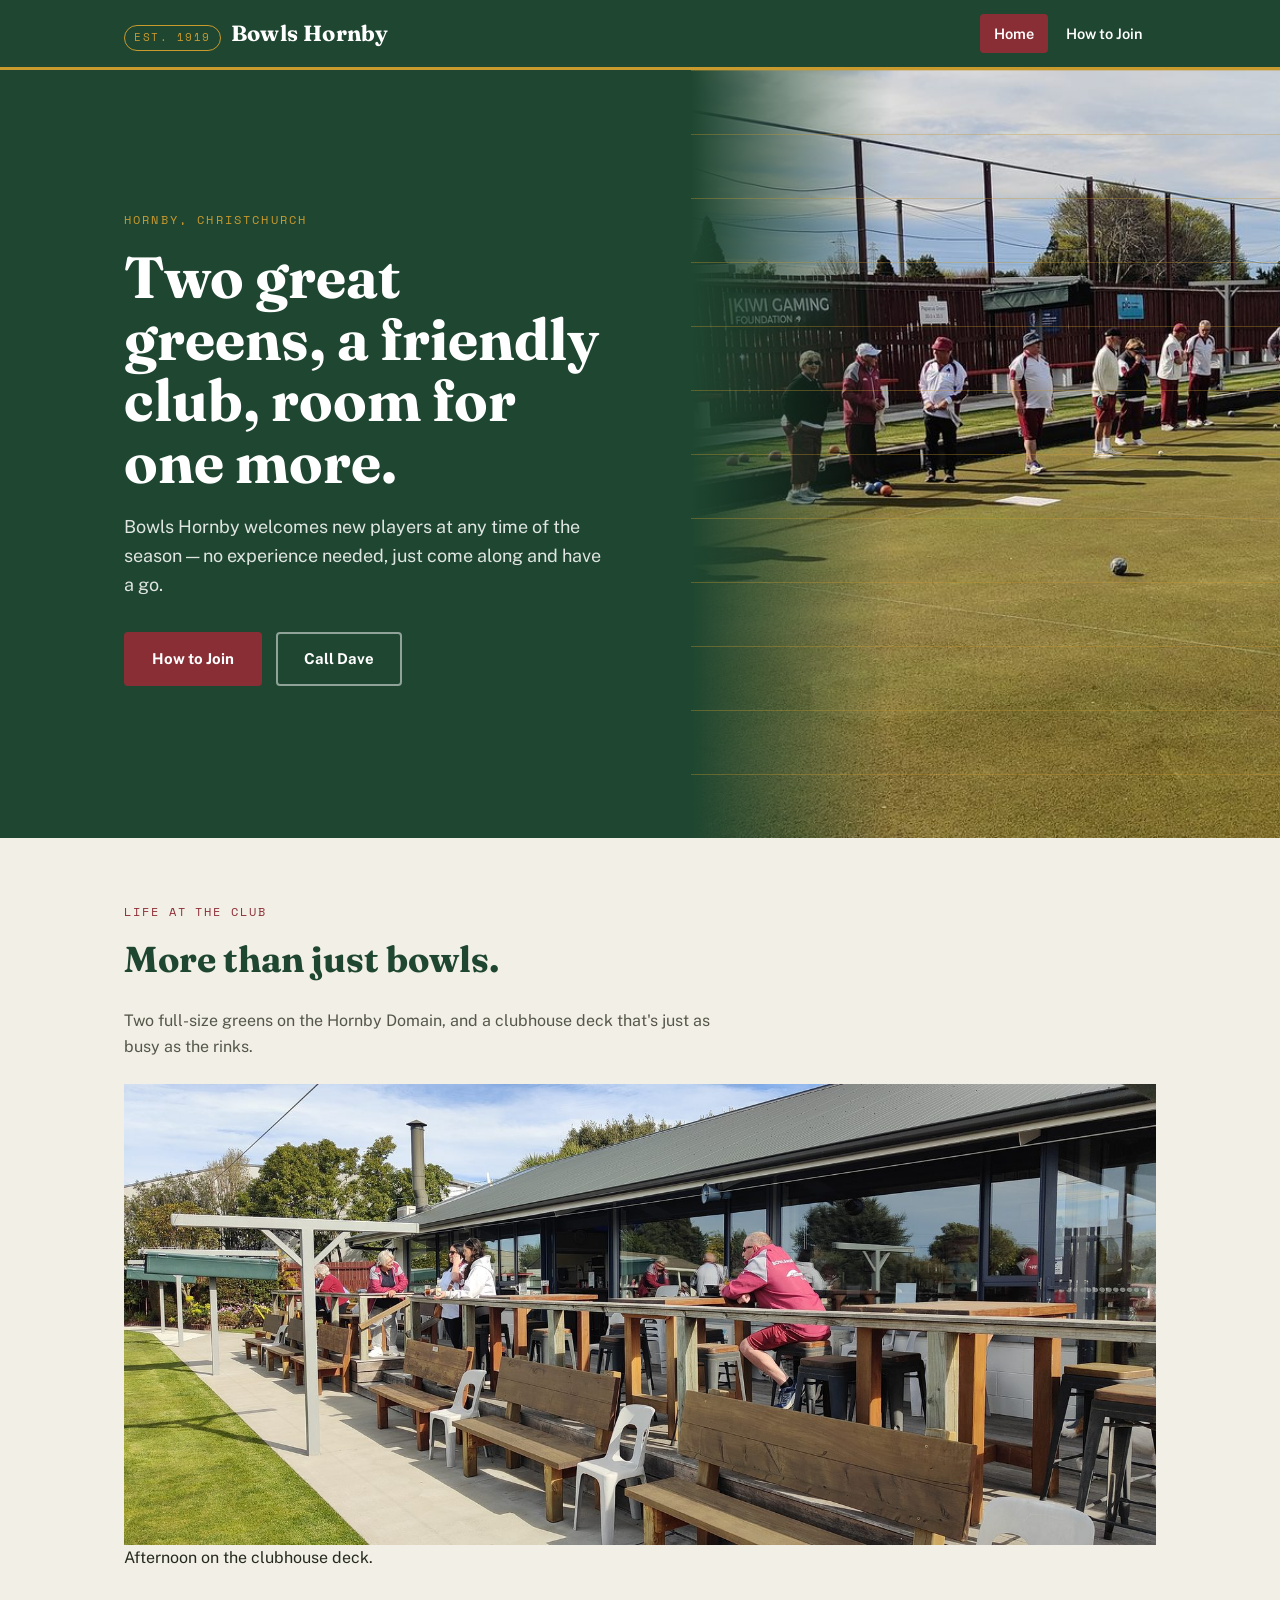
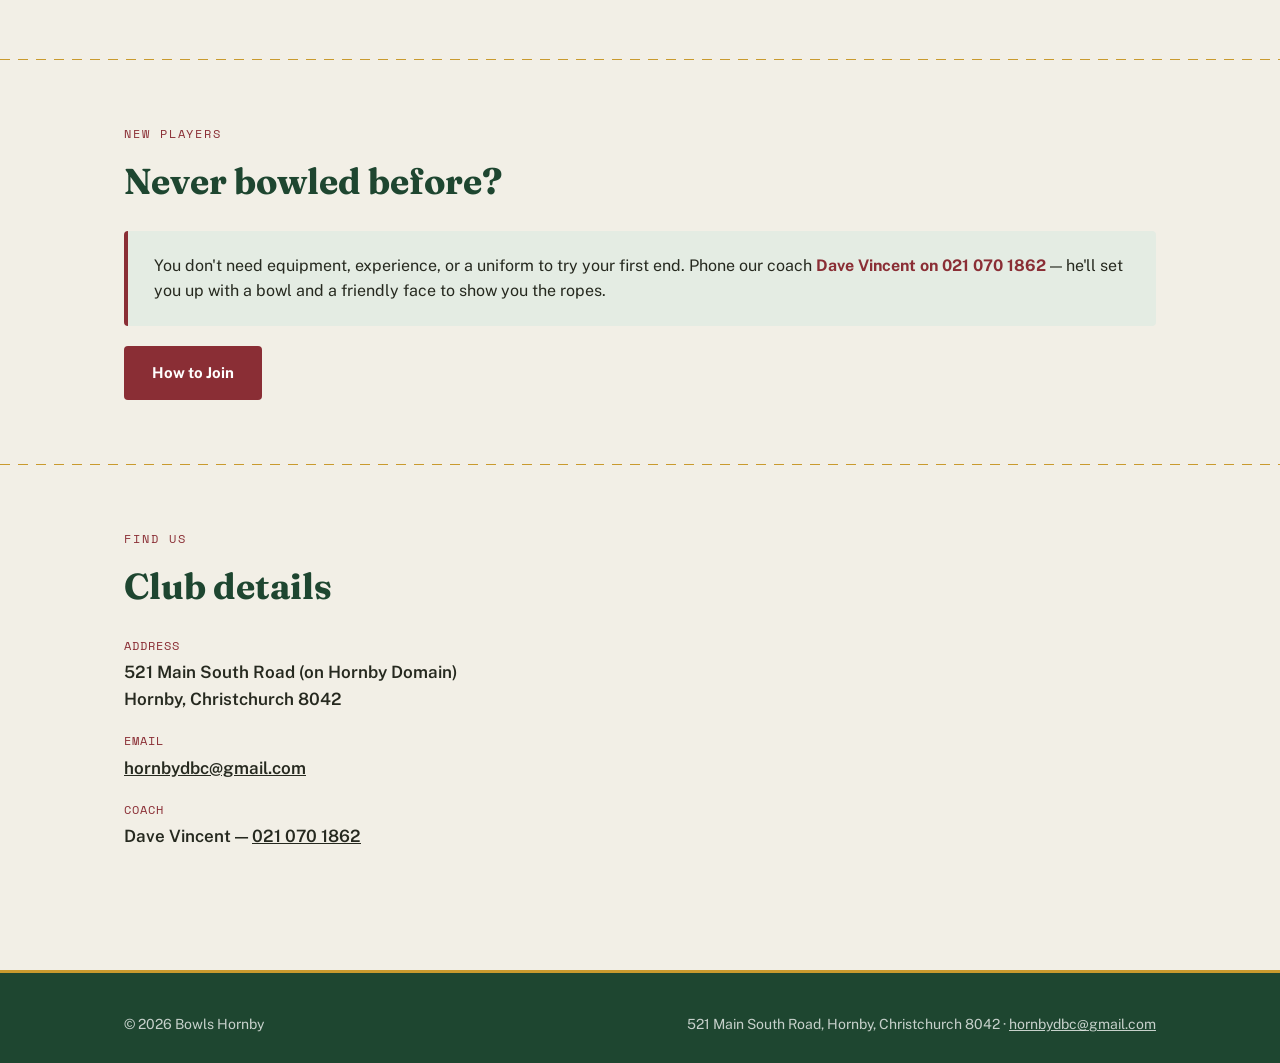
==== commit 1aced320: "Put the club photo in the Home hero The hero had a large empty area to the right of the text. club-g" ====
--- a/index.html
+++ b/index.html
@@ -22,14 +22,19 @@
   </div>
 </header>
 
-<section class="hero rink-lines">
+<section class="hero rink-lines hero--split">
+  <div class="hero-media">
+    <img src="club-green.jpg" alt="Members of Bowls Hornby in club colours lined up along the rinks, one bowler delivering." fetchpriority="high" width="1600" height="716">
+  </div>
   <div class="wrap hero-inner">
-    <span class="eyebrow">Hornby, Christchurch</span>
-    <h1>Two great greens, a friendly club, room for one more.</h1>
-    <p class="lede">Bowls Hornby welcomes new players at any time of the season — no experience needed, just come along and have a go.</p>
-    <div class="btn-row">
-      <a class="btn btn-primary" href="join.html">How to Join</a>
-      <a class="btn btn-ghost" href="tel:+64210701862">Call Dave</a>
+    <div class="hero-text">
+      <span class="eyebrow">Hornby, Christchurch</span>
+      <h1>Two great greens, a friendly club, room for one more.</h1>
+      <p class="lede">Bowls Hornby welcomes new players at any time of the season — no experience needed, just come along and have a go.</p>
+      <div class="btn-row">
+        <a class="btn btn-primary" href="join.html">How to Join</a>
+        <a class="btn btn-ghost" href="tel:+64210701862">Call Dave</a>
+      </div>
     </div>
   </div>
 </section>
@@ -39,11 +44,6 @@
     <span class="section-label">Life at the Club</span>
     <h2>More than just bowls.</h2>
     <p style="max-width: 62ch;">Two full-size greens on the Hornby Domain, and a clubhouse deck that's just as busy as the rinks.</p>
-
-    <figure class="club-photo">
-      <img src="club-green.jpg" alt="Members of Bowls Hornby in club colours lined up along the rinks, one bowler delivering." loading="lazy" width="1600" height="716">
-      <figcaption>Club colours out on the green.</figcaption>
-    </figure>
 
     <figure class="club-photo">
       <img src="club-deck.jpg" alt="Members relaxing at tables on the Bowls Hornby clubhouse deck on a sunny afternoon." loading="lazy" width="1600" height="716">
--- a/styles.css
+++ b/styles.css
@@ -23,6 +23,13 @@
 
   --radius: 4px;
   --max-width: 1080px;
+  --rink-lines: repeating-linear-gradient(
+    to bottom,
+    rgba(201, 154, 46, 0.35) 0px,
+    rgba(201, 154, 46, 0.35) 1px,
+    transparent 1px,
+    transparent 64px
+  );
 }
 
 * { box-sizing: border-box; }
@@ -57,13 +64,7 @@
 
 /* ---------- Rink lines: signature motif ---------- */
 .rink-lines {
-  background-image: repeating-linear-gradient(
-    to bottom,
-    rgba(201, 154, 46, 0.35) 0px,
-    rgba(201, 154, 46, 0.35) 1px,
-    transparent 1px,
-    transparent 64px
-  );
+  background-image: var(--rink-lines);
 }
 
 .divider {
@@ -167,6 +168,64 @@
   z-index: 2;
 }
 
+/* Split hero: photo runs off the right edge, text keeps the left. */
+.hero-media {
+  position: absolute;
+  top: 0;
+  right: 0;
+  bottom: 0;
+  width: 46%;
+  z-index: 0;
+  overflow: hidden;
+}
+
+.hero-media img {
+  width: 100%;
+  height: 100%;
+  object-fit: cover;
+  object-position: 34% center;
+  display: block;
+}
+
+/* Dissolve the photo's left edge into the green, and carry the
+   rink-lines motif across it so the hero reads as one band. */
+.hero-media::after {
+  content: "";
+  position: absolute;
+  inset: 0;
+  background-image: var(--rink-lines), linear-gradient(
+    90deg,
+    rgba(30, 70, 48, 1) 0%,
+    rgba(30, 70, 48, 0) 34%
+  );
+}
+
+.hero-text {
+  max-width: 30rem;
+}
+
+.hero--split .hero h1,
+.hero--split h1 {
+  max-width: none;
+}
+
+@media (max-width: 860px) {
+  .hero-media {
+    position: static;
+    width: 100%;
+    height: 230px;
+    /* cancel the generic `section { padding: 64px 0 }` so the photo
+       sits flush under the header instead of floating in green */
+    margin-top: -64px;
+  }
+  .hero-media::after {
+    background-image: var(--rink-lines);
+  }
+  .hero-text {
+    max-width: none;
+  }
+}
+
 .eyebrow {
   font-family: var(--font-mono);
   font-size: 12px;
@@ -182,13 +241,13 @@
   font-size: clamp(34px, 5.5vw, 58px);
   line-height: 1.06;
   font-weight: 700;
-  max-width: 14ch;
+  max-width: 22ch;
   margin: 0 0 20px;
 }
 
 .hero p.lede {
   font-size: 18px;
-  max-width: 46ch;
+  max-width: 56ch;
   color: rgba(255,255,255,0.86);
   margin: 0 0 32px;
 }
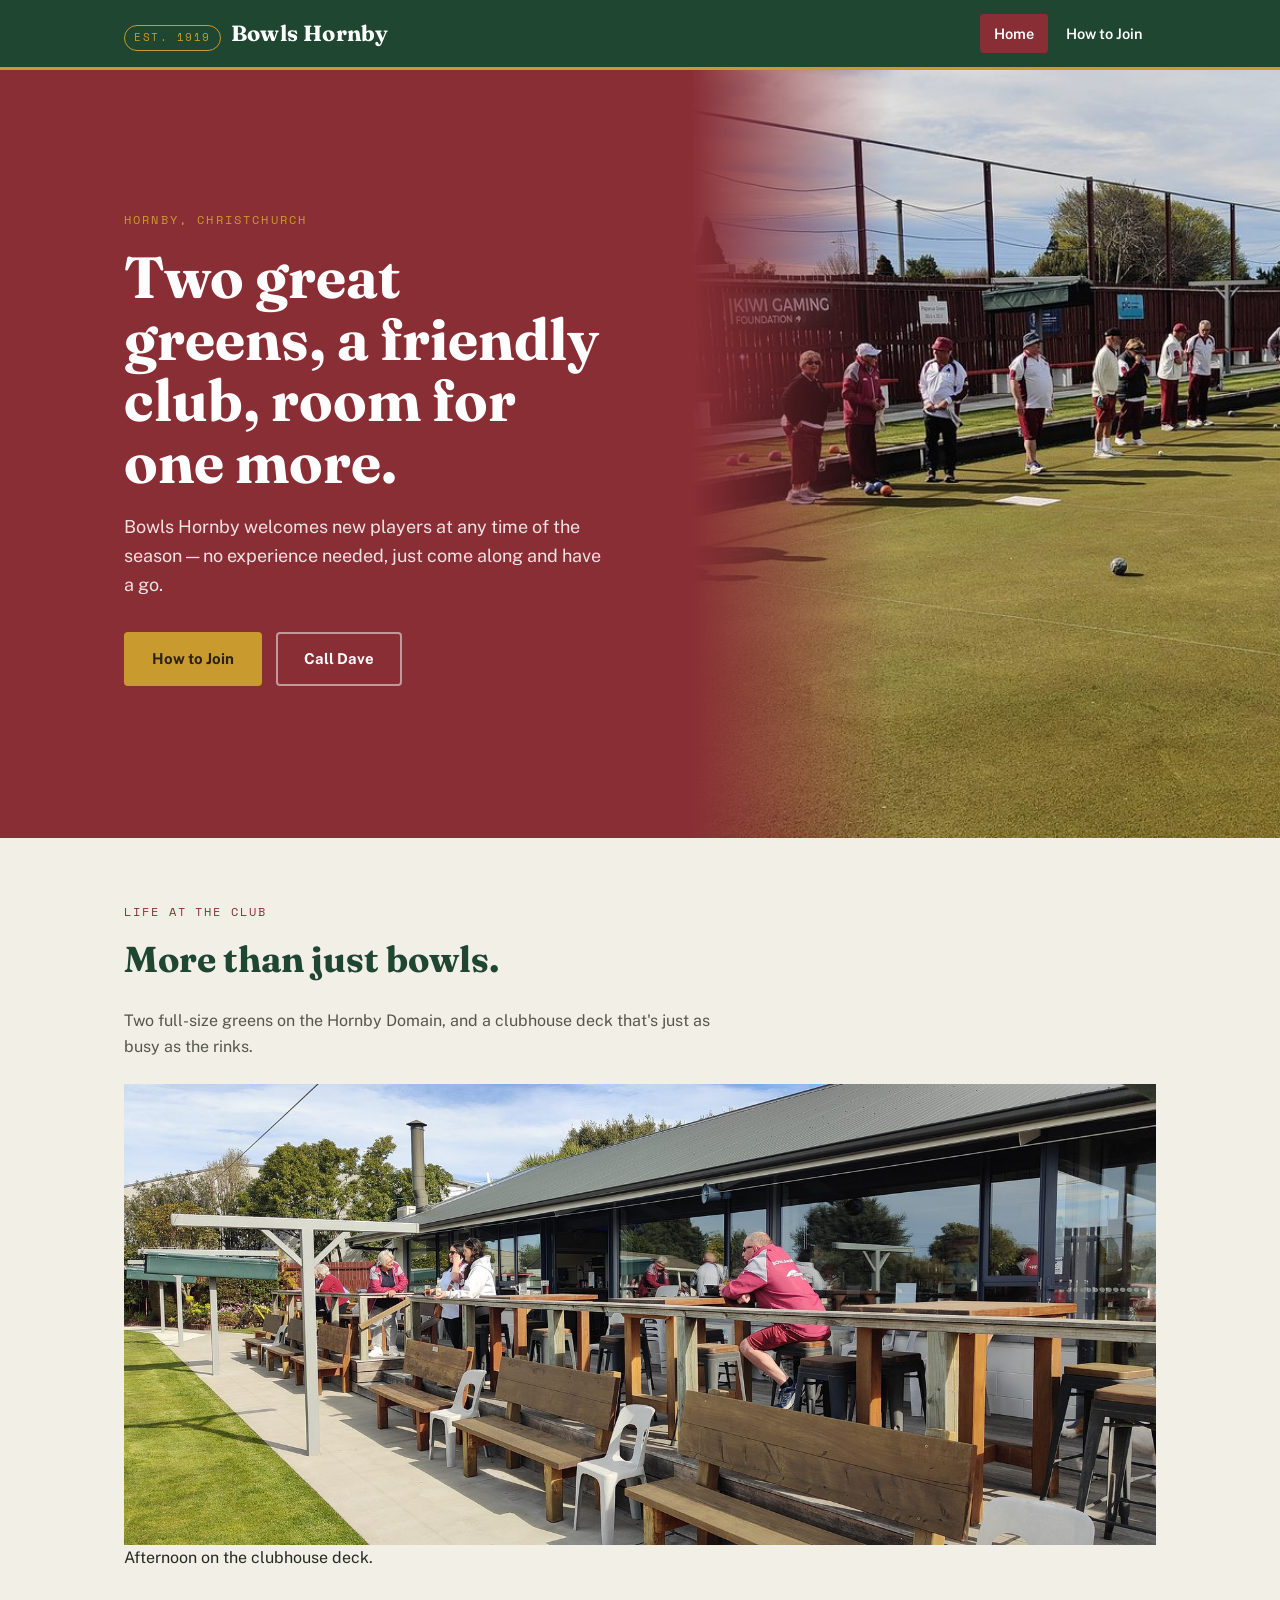
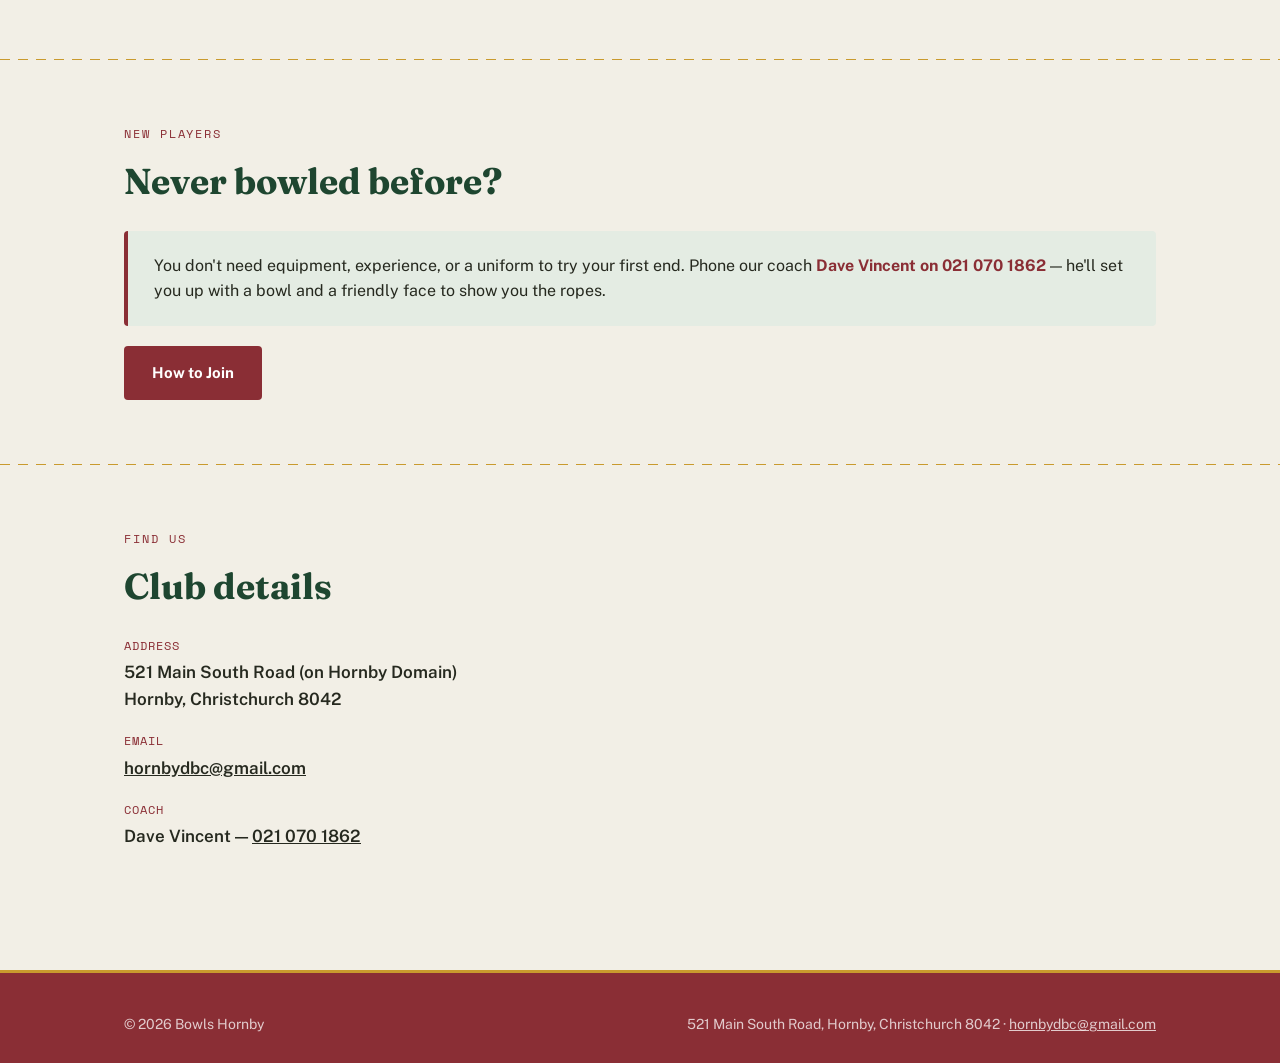
==== commit ad5700a3: "Add search-engine basics: robots, sitemap, canonicals, structured data The site was not indexed at a" ====
--- a/index.html
+++ b/index.html
@@ -1,11 +1,34 @@
 <!DOCTYPE html>
-<html lang="en">
+<html lang="en-NZ">
 <head>
 <meta charset="UTF-8">
 <meta name="viewport" content="width=device-width, initial-scale=1.0">
 <title>Bowls Hornby | Lawn Bowls Club, Christchurch</title>
 <meta name="description" content="Bowls Hornby is a friendly lawn bowls club in Hornby, Christchurch. New players welcome any time of the season.">
 <link rel="stylesheet" href="styles.css">
+<link rel="canonical" href="https://bowlshornby.org.nz/">
+<script type="application/ld+json">
+{
+  "@context": "https://schema.org",
+  "@type": "SportsClub",
+  "name": "Bowls Hornby",
+  "description": "Lawn bowls club in Hornby, Christchurch, New Zealand. Established 1919. Two full-size greens. New players welcome any time of the season.",
+  "url": "https://bowlshornby.org.nz/",
+  "image": "https://bowlshornby.org.nz/club-green.jpg",
+  "email": "hornbydbc@gmail.com",
+  "foundingDate": "1919",
+  "sport": "Lawn bowls",
+  "address": {
+    "@type": "PostalAddress",
+    "streetAddress": "521 Main South Road",
+    "addressLocality": "Hornby",
+    "addressRegion": "Canterbury",
+    "postalCode": "8042",
+    "addressCountry": "NZ"
+  },
+  "areaServed": "Christchurch, New Zealand"
+}
+</script>
 </head>
 <body>
 
--- a/styles.css
+++ b/styles.css
@@ -156,7 +156,7 @@
 
 /* ---------- Hero ---------- */
 .hero {
-  background: var(--green-deep);
+  background: var(--maroon);
   color: var(--white);
   position: relative;
   overflow: hidden;
@@ -187,16 +187,16 @@
   display: block;
 }
 
-/* Dissolve the photo's left edge into the green, and carry the
-   rink-lines motif across it so the hero reads as one band. */
+/* Dissolve the photo's left edge into the green so the hero reads as one
+   band. No rink-lines here: over a photo they read as scan lines. */
 .hero-media::after {
   content: "";
   position: absolute;
   inset: 0;
-  background-image: var(--rink-lines), linear-gradient(
+  background-image: linear-gradient(
     90deg,
-    rgba(30, 70, 48, 1) 0%,
-    rgba(30, 70, 48, 0) 34%
+    rgba(138, 46, 53, 1) 0%,
+    rgba(138, 46, 53, 0) 34%
   );
 }
 
@@ -219,7 +219,7 @@
     margin-top: -64px;
   }
   .hero-media::after {
-    background-image: var(--rink-lines);
+    background-image: none;
   }
   .hero-text {
     max-width: none;
@@ -271,6 +271,15 @@
   color: var(--white);
 }
 .btn-primary:hover { background: var(--maroon-dark); }
+
+/* btn-primary is maroon, which disappears on the maroon hero. In the hero
+   it goes brass gold so the main call to action stays visible. */
+.hero .btn-primary {
+  background: var(--gold);
+  color: #2A2118;
+}
+
+.hero .btn-primary:hover { background: #A87F22; }
 
 .btn-ghost {
   background: transparent;
@@ -393,7 +402,7 @@
 
 /* ---------- Footer ---------- */
 .site-footer {
-  background: var(--green-deep);
+  background: var(--maroon);
   color: rgba(255,255,255,0.75);
   padding: 40px 0 28px;
   margin-top: 40px;
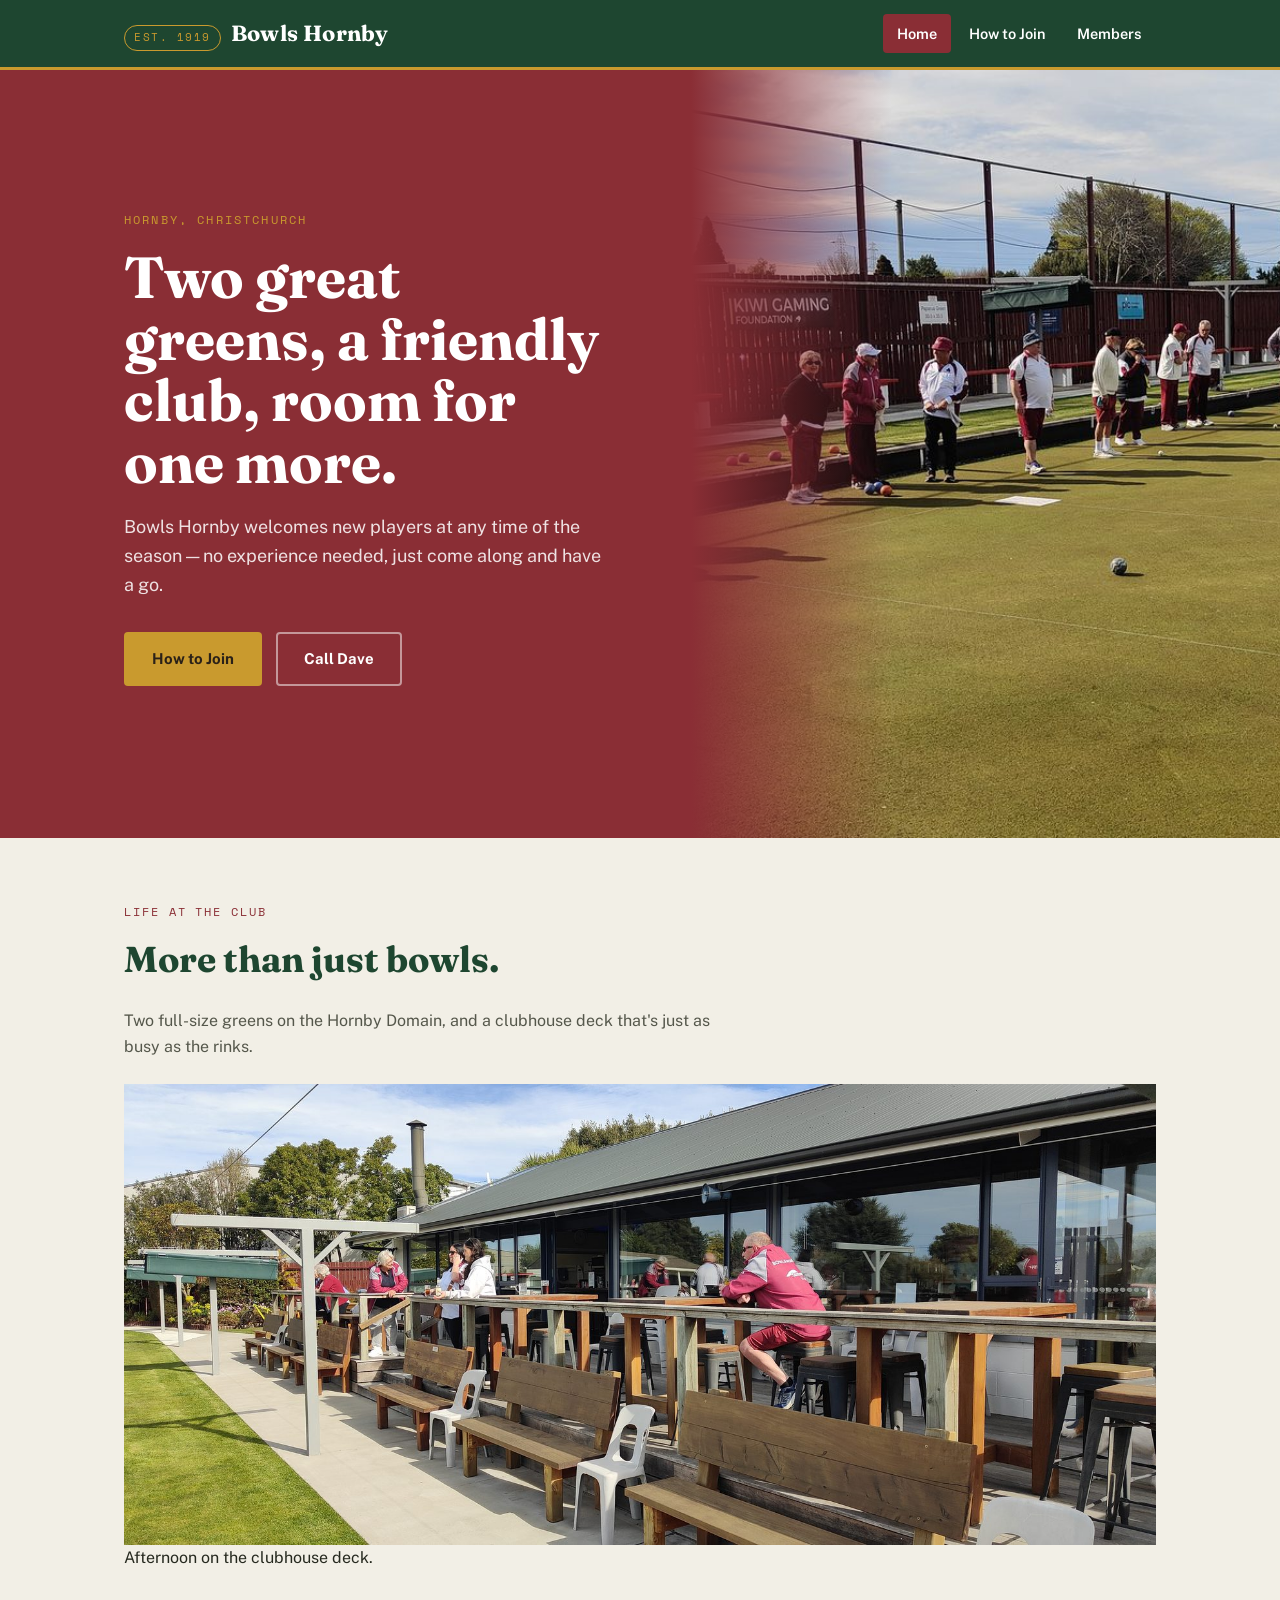
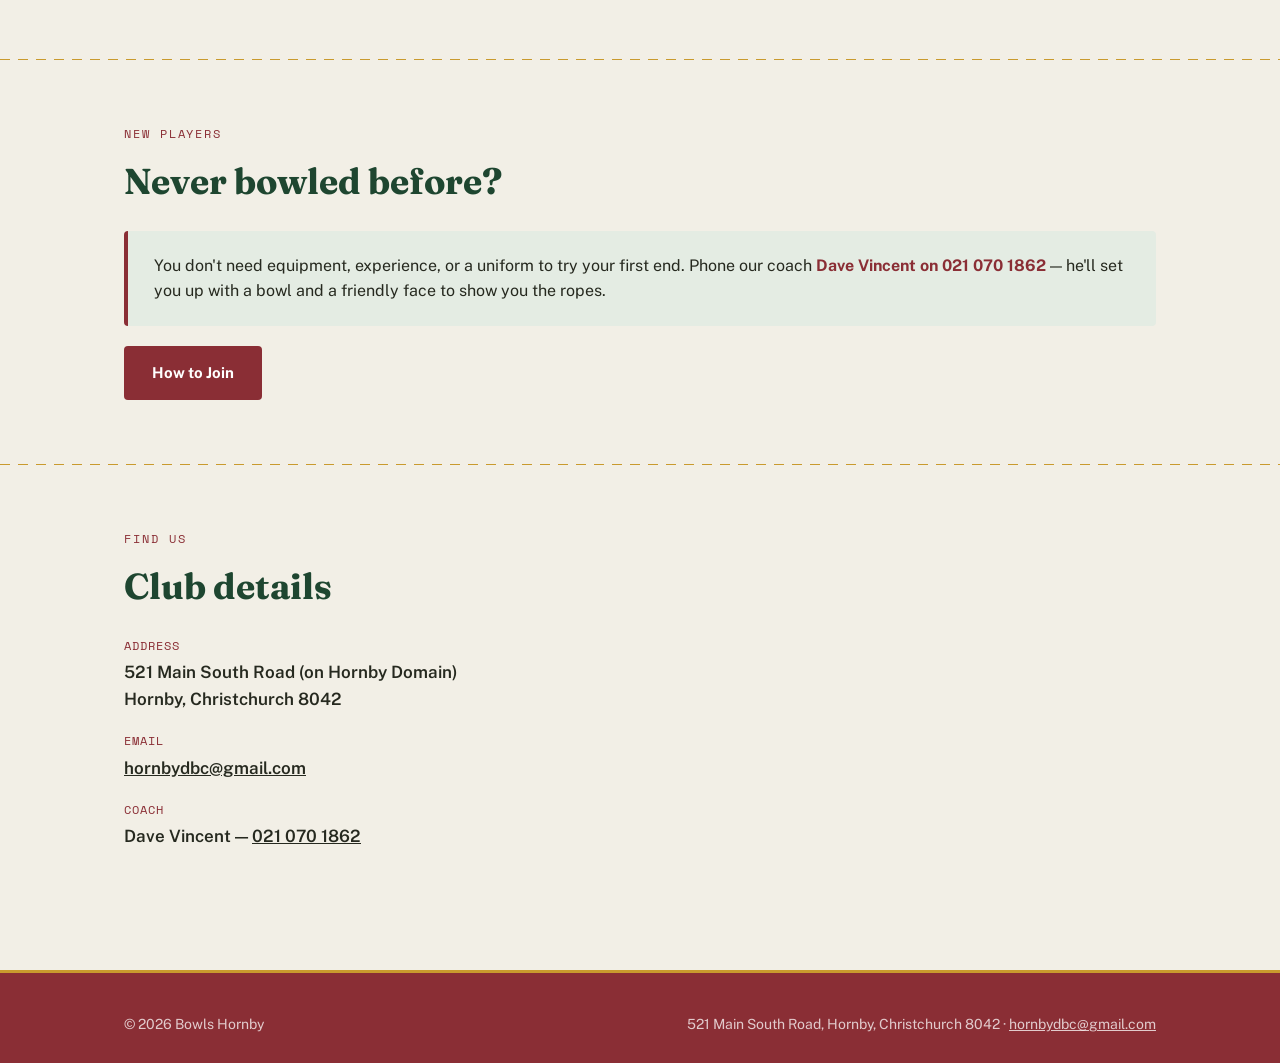
==== commit cd3e61dd: "Publish the 2026-27 club championship draws Adds members.html with the season's draws: All Draws and" ====
--- a/index.html
+++ b/index.html
@@ -41,6 +41,7 @@
     <nav class="main-nav" aria-label="Main">
       <a class="active" href="index.html" aria-current="page">Home</a>
       <a href="join.html">How to Join</a>
+      <a href="members.html">Members</a>
     </nav>
   </div>
 </header>
